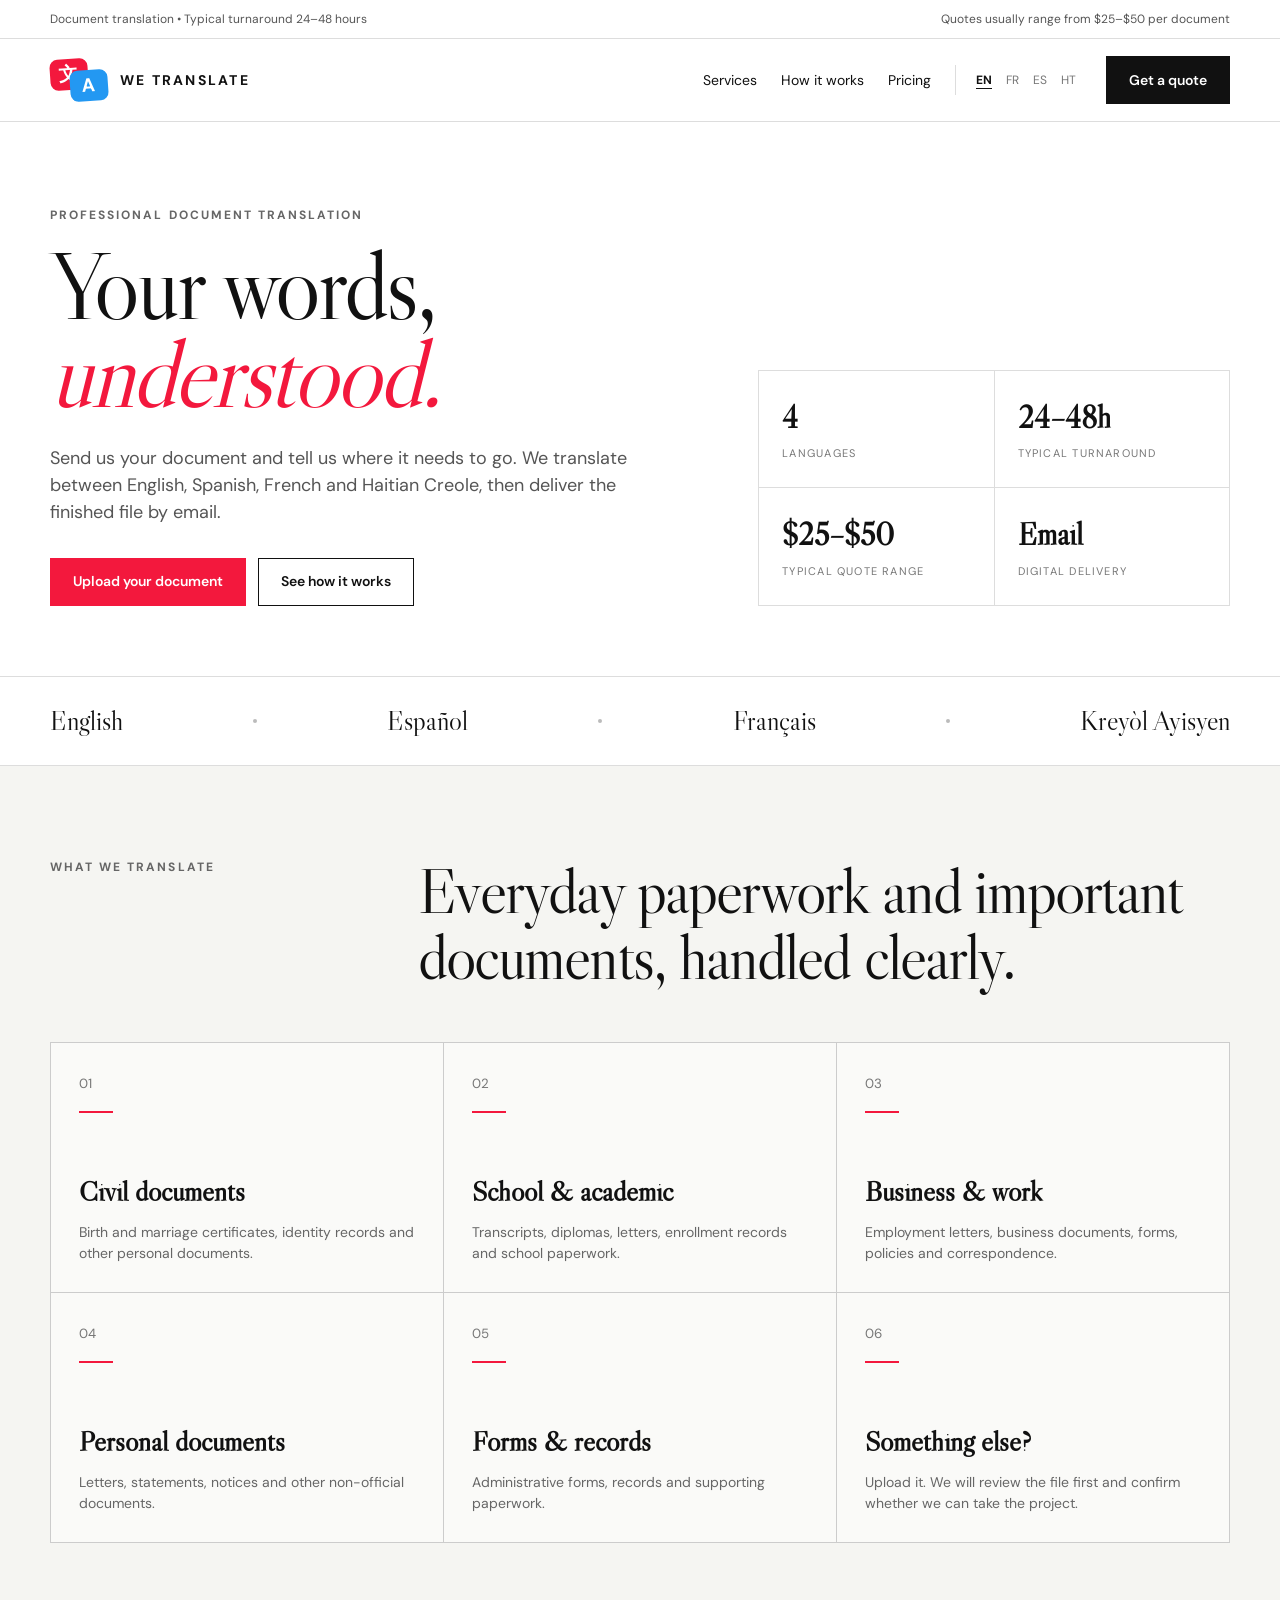
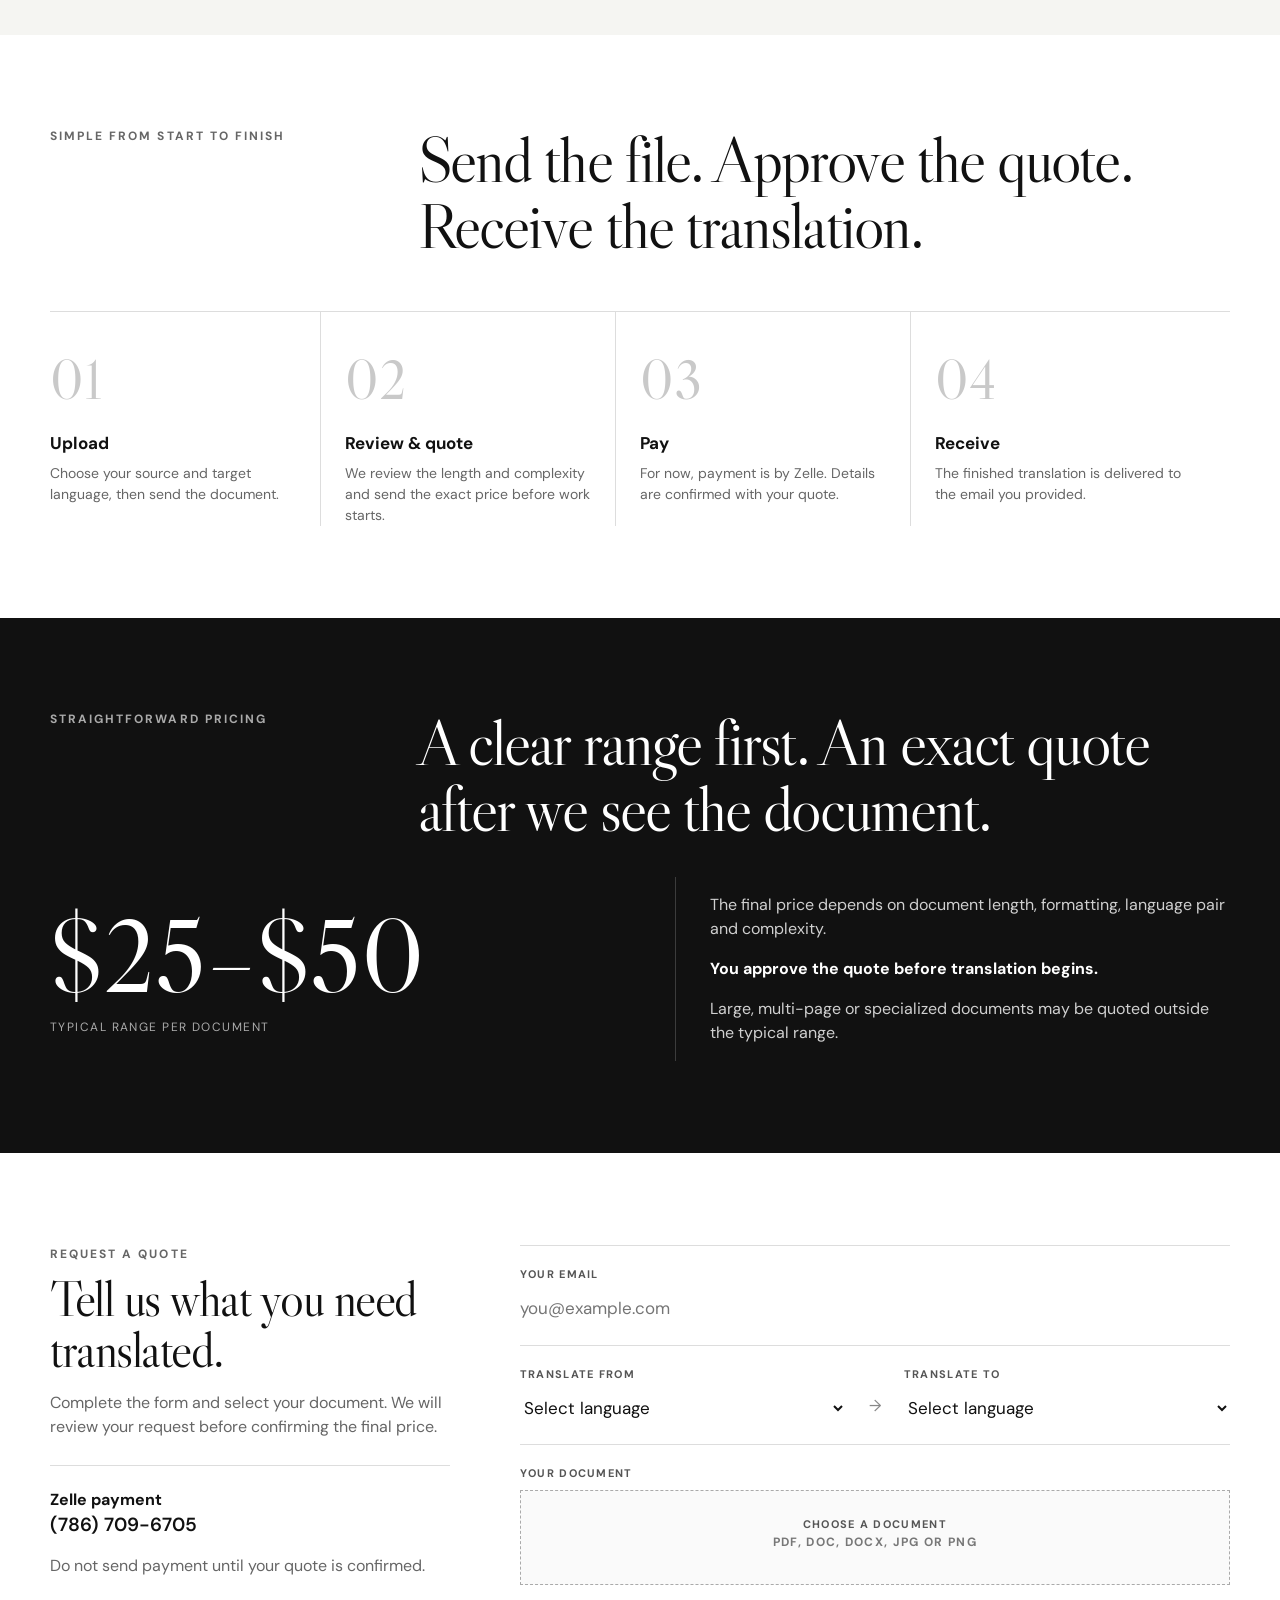
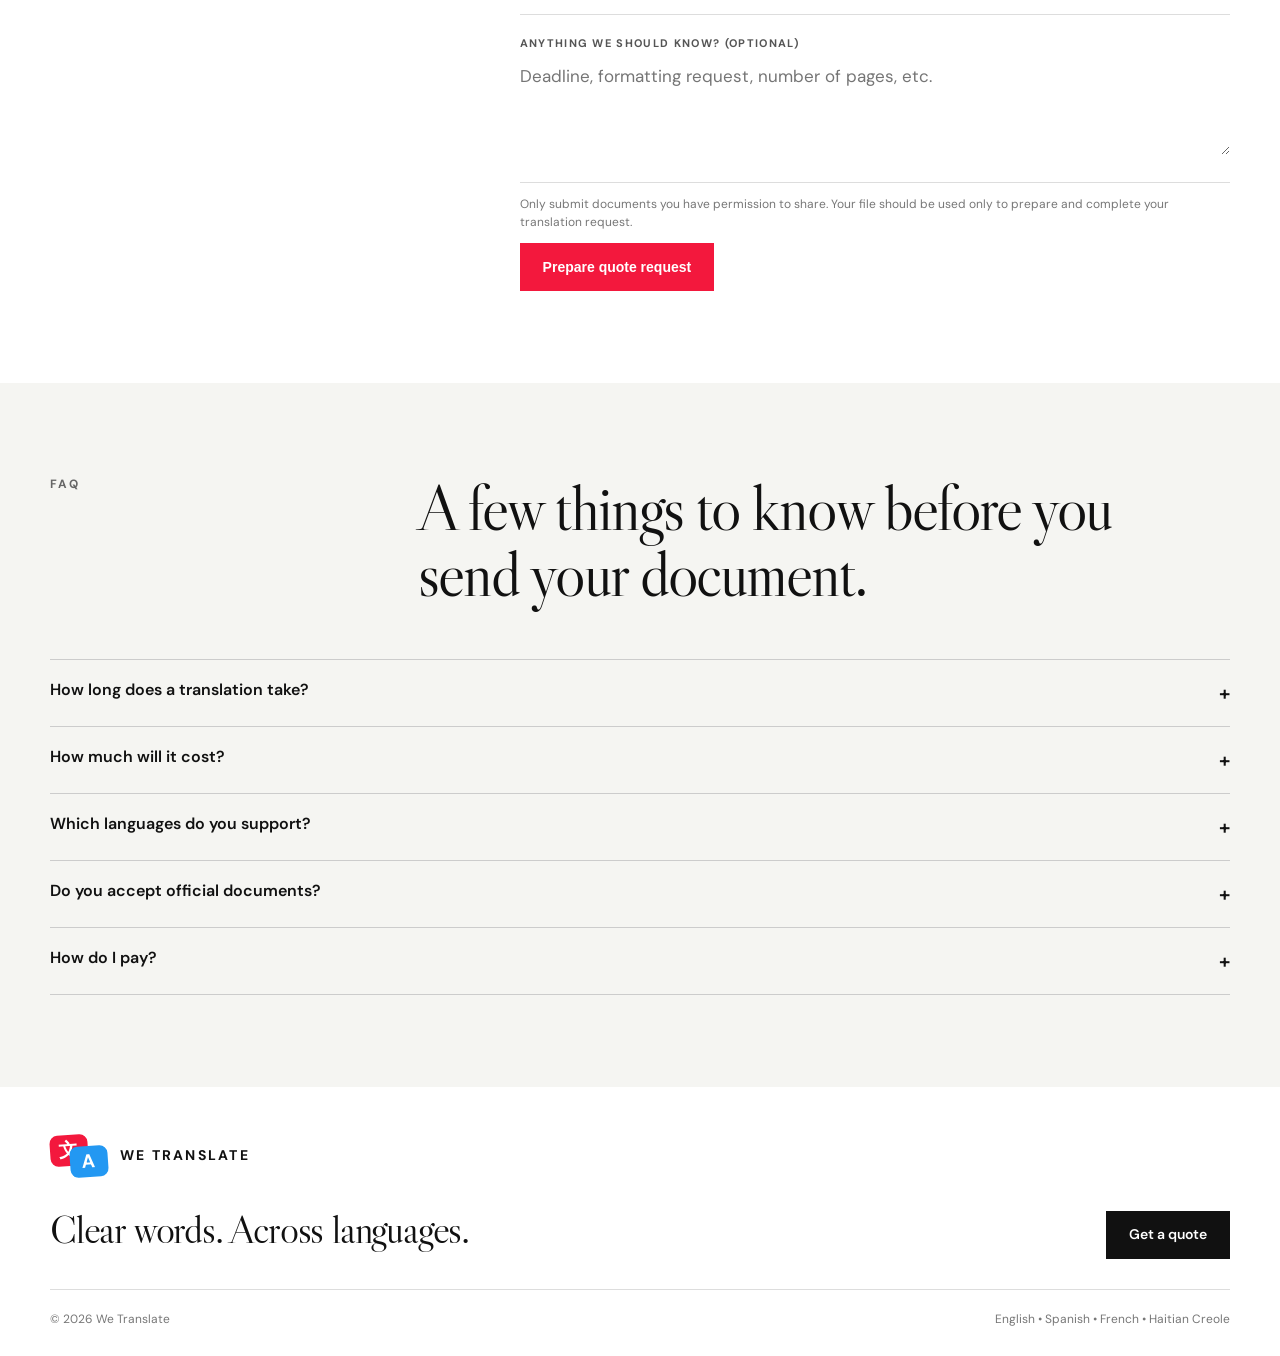
==== index.html @ effb64a1 "Build multilingual We Translate website" ====
<!doctype html>
<html lang="en">
<head>
<meta charset="utf-8"><meta name="viewport" content="width=device-width,initial-scale=1">
<meta name="description" content="We Translate — document translation in English, Spanish, French and Haitian Creole.">
<title>We Translate — Document Translation</title>
<link rel="preconnect" href="https://fonts.googleapis.com"><link rel="preconnect" href="https://fonts.gstatic.com" crossorigin>
<link href="https://fonts.googleapis.com/css2?family=DM+Sans:wght@400;500;600;700&family=Libre+Caslon+Display&display=swap" rel="stylesheet">
<style>
:root{--r:#f3183d;--b:#2398f2;--i:#111;--m:#6a6a6a;--l:#ddd;--s:#f5f5f2}
*{box-sizing:border-box}html{scroll-behavior:smooth}body{margin:0;color:var(--i);font-family:"DM Sans",Arial,sans-serif;background:#fff;line-height:1.5}a{text-decoration:none;color:inherit}.w{width:min(1180px,calc(100% - 40px));margin:auto}
.top{border-bottom:1px solid var(--l);font-size:12px;color:#555}.top .w{height:38px;display:flex;align-items:center;justify-content:space-between;gap:20px}
header{position:sticky;top:0;z-index:20;background:rgba(255,255,255,.96);backdrop-filter:blur(12px);border-bottom:1px solid var(--l)}nav{height:82px;display:flex;align-items:center;justify-content:space-between;gap:22px}
.brand{display:flex;align-items:center;gap:12px;font-weight:700;letter-spacing:.16em;font-size:14px}.mark{width:58px;height:42px;position:relative}.bb{position:absolute;width:38px;height:31px;border-radius:8px;color:#fff;display:grid;place-items:center;font-weight:700;font-size:19px}.bb:after{content:"";position:absolute;bottom:-7px;border:8px solid transparent}.red{left:0;top:0;background:var(--r);transform:rotate(-4deg)}.red:after{right:2px;border-top-color:var(--r);border-right-width:0}.blue{right:0;bottom:0;background:var(--b);transform:rotate(-4deg)}.blue:after{left:3px;border-top-color:var(--b);border-left-width:0}
.links{display:flex;align-items:center;gap:24px;font-size:14px}.langs{display:flex;gap:2px;border-left:1px solid var(--l);padding-left:14px}.langs button{border:0;background:transparent;font:inherit;font-size:12px;color:#777;padding:6px;cursor:pointer}.langs button.on{color:#111;font-weight:700;text-decoration:underline;text-underline-offset:4px}
.btn{display:inline-flex;align-items:center;justify-content:center;min-height:48px;padding:0 22px;border:1px solid #111;background:#111;color:#fff;font-size:14px;font-weight:600;cursor:pointer}.btn.redbtn{background:var(--r);border-color:var(--r)}.btn.out{background:#fff;color:#111}
.hero{padding:84px 0 70px;border-bottom:1px solid var(--l)}.heroGrid{display:grid;grid-template-columns:1.15fr .85fr;gap:70px;align-items:end}.ey{font-size:12px;font-weight:700;text-transform:uppercase;letter-spacing:.17em;color:#666}.hero h1,.head h2,.quote h2,.footBig{font-family:"Libre Caslon Display",Georgia,serif;font-weight:400;letter-spacing:-.03em}.hero h1{font-size:clamp(56px,7.5vw,102px);line-height:.92;margin:18px 0 26px}.hero h1 em{font-style:italic;color:var(--r)}.hero p{max-width:600px;color:#555;font-size:18px;margin:0 0 32px}.acts{display:flex;gap:12px;flex-wrap:wrap}
.stats{display:grid;grid-template-columns:1fr 1fr;border-top:1px solid var(--l);border-left:1px solid var(--l)}.stats div{padding:23px;border-right:1px solid var(--l);border-bottom:1px solid var(--l)}.stats b{display:block;font-family:"Libre Caslon Display",serif;font-size:31px}.stats span{font-size:11px;text-transform:uppercase;letter-spacing:.11em;color:#777}
.langrow{padding:24px 0;border-bottom:1px solid var(--l)}.langrow .w{display:flex;justify-content:space-between;align-items:center;gap:18px;flex-wrap:wrap}.langrow span{font-family:"Libre Caslon Display",serif;font-size:27px}.dot{width:4px;height:4px;background:#bbb;border-radius:50%}
section{padding:92px 0}.soft{background:var(--s)}.head{display:grid;grid-template-columns:.55fr 1.45fr;gap:60px;margin-bottom:52px}.head h2{font-size:clamp(40px,5vw,64px);line-height:1.03;margin:0;max-width:790px}.cards{display:grid;grid-template-columns:repeat(3,1fr);border-top:1px solid #ccc;border-left:1px solid #ccc}.card{min-height:250px;padding:28px;border-right:1px solid #ccc;border-bottom:1px solid #ccc;display:flex;flex-direction:column;justify-content:space-between;background:rgba(255,255,255,.42)}.card small{color:#777}.card i{display:block;width:34px;height:2px;background:var(--r);margin:16px 0}.card h3{font-family:"Libre Caslon Display",serif;font-size:28px;margin:0 0 10px}.card p{margin:0;color:#666;font-size:14px}
.steps{display:grid;grid-template-columns:repeat(4,1fr);border-top:1px solid var(--l)}.step{padding:28px 24px 0 0;border-right:1px solid var(--l);margin-right:24px;min-height:210px}.step:last-child{border-right:0}.step b{font-family:"Libre Caslon Display",serif;font-size:54px;color:#c9c9c9;font-weight:400}.step h3{font-size:17px;margin:10px 0 7px}.step p{font-size:14px;color:#666;margin:0}
.dark{background:#111;color:#fff}.dark .ey{color:#aaa}.dark .head{margin-bottom:35px}.price{display:grid;grid-template-columns:1fr 1fr;gap:70px;align-items:center}.priceBig{font-family:"Libre Caslon Display",serif;font-size:clamp(60px,8vw,106px);line-height:1}.priceBig small{display:block;font-family:"DM Sans",sans-serif;text-transform:uppercase;letter-spacing:.12em;font-size:12px;color:#aaa;margin-top:14px}.priceCopy{border-left:1px solid #3c3c3c;padding-left:34px;color:#d0d0d0}.priceCopy strong{color:#fff}
.quoteGrid{display:grid;grid-template-columns:.72fr 1.28fr;gap:70px}.quoteSide{position:sticky;top:125px;align-self:start}.quote h2{font-size:50px;line-height:1.02;margin:10px 0 16px}.quoteSide p{color:#666}.pay{border-top:1px solid var(--l);padding-top:22px;margin-top:26px}.pay strong{display:block}.pay code{font:600 19px "DM Sans"}form{border-top:1px solid var(--l)}.field{padding:20px 0;border-bottom:1px solid var(--l)}label{display:block;font-size:11px;text-transform:uppercase;letter-spacing:.12em;font-weight:700;color:#555;margin-bottom:9px}input,select,textarea{border:0;background:transparent;width:100%;outline:0;font:inherit;font-size:17px;color:#111;padding:4px 0}textarea{min-height:95px;resize:vertical}.pair{display:grid;grid-template-columns:1fr 38px 1fr;gap:10px;align-items:end}.arr{text-align:center;padding-bottom:6px;color:#888}.file{border:1px dashed #aaa;padding:25px;text-align:center;background:#fafafa;cursor:pointer}.file input{display:none}.file b{display:block}.file span{font-size:12px;color:#777}.fn{margin-top:8px;font-size:13px;color:#222;text-transform:none;letter-spacing:0}.note{font-size:12px;color:#777}.notice{display:none;margin-top:16px;padding:13px 15px;background:#f4f4f1;border-left:3px solid var(--b);font-size:13px}
details{border-top:1px solid #ccc;padding:18px 0}details:last-child{border-bottom:1px solid #ccc}summary{font-weight:600;cursor:pointer;list-style:none;display:flex;justify-content:space-between}summary:after{content:"+";font-size:20px}details[open] summary:after{content:"–"}details p{max-width:760px;color:#666;font-size:14px}
footer{padding:48px 0 28px}.footTop{display:flex;justify-content:space-between;align-items:end;gap:28px;padding-bottom:30px;border-bottom:1px solid var(--l)}.footBig{font-size:40px;margin:22px 0 0}.footBot{display:flex;justify-content:space-between;gap:20px;padding-top:20px;color:#777;font-size:12px}
@media(max-width:900px){.links>a:not(.btn){display:none}.heroGrid,.head,.price,.quoteGrid{grid-template-columns:1fr}.heroGrid{gap:42px}.cards{grid-template-columns:1fr 1fr}.steps{grid-template-columns:1fr 1fr;row-gap:34px}.quoteSide{position:static}.head{gap:16px}}
@media(max-width:620px){.w{width:min(100% - 26px,1180px)}.top .w{justify-content:flex-end}.top span:first-child{display:none}.brand{font-size:12px;letter-spacing:.1em}.links{gap:10px}.links .btn{min-height:40px;padding:0 12px;font-size:12px}.langs{border:0;padding:0}.hero{padding:58px 0 50px}.hero h1{font-size:53px}.cards{grid-template-columns:1fr}.steps{grid-template-columns:1fr}.step{border-right:0;border-bottom:1px solid var(--l);margin:0;padding-bottom:24px}.pair{grid-template-columns:1fr}.arr{text-align:left;transform:rotate(90deg);width:20px}.dot{display:none}.langrow span{font-size:21px}.footTop,.footBot{flex-direction:column;align-items:flex-start}}
</style>
</head>
<body>
<div class="top"><div class="w"><span data-t="top">Document translation • Typical turnaround 24–48 hours</span><span data-t="range">Quotes usually range from $25–$50 per document</span></div></div>
<header><nav class="w"><a class="brand" href="#home"><span class="mark"><span class="bb red">文</span><span class="bb blue">A</span></span><span>WE TRANSLATE</span></a><div class="links"><a href="#services" data-t="serv">Services</a><a href="#process" data-t="how">How it works</a><a href="#pricing" data-t="pricing">Pricing</a><div class="langs"><button class="on" data-lang="en">EN</button><button data-lang="fr">FR</button><button data-lang="es">ES</button><button data-lang="ht">HT</button></div><a class="btn" href="#quote" data-t="quote">Get a quote</a></div></nav></header>
<main id="home">
<section class="hero"><div class="w heroGrid"><div><div class="ey" data-t="ey">Professional document translation</div><h1 data-h="title">Your words,<br><em>understood.</em></h1><p data-t="hero">Send us your document and tell us where it needs to go. We translate between English, Spanish, French and Haitian Creole, then deliver the finished file by email.</p><div class="acts"><a href="#quote" class="btn redbtn" data-t="upload">Upload your document</a><a href="#process" class="btn out" data-t="see">See how it works</a></div></div><div class="stats"><div><b>4</b><span data-t="langs">Languages</span></div><div><b>24–48h</b><span data-t="turn">Typical turnaround</span></div><div><b>$25–$50</b><span data-t="range2">Typical quote range</span></div><div><b>Email</b><span data-t="delivery">Digital delivery</span></div></div></div></section>
<div class="langrow"><div class="w"><span>English</span><i class="dot"></i><span>Español</span><i class="dot"></i><span>Français</span><i class="dot"></i><span>Kreyòl Ayisyen</span></div></div>
<section class="soft" id="services"><div class="w"><div class="head"><div class="ey" data-t="what">What we translate</div><h2 data-t="what2">Everyday paperwork and important documents, handled clearly.</h2></div><div class="cards">
<article class="card"><div><small>01</small><i></i></div><div><h3 data-t="c1">Civil documents</h3><p data-t="c1p">Birth and marriage certificates, identity records and other personal documents.</p></div></article>
<article class="card"><div><small>02</small><i></i></div><div><h3 data-t="c2">School & academic</h3><p data-t="c2p">Transcripts, diplomas, letters, enrollment records and school paperwork.</p></div></article>
<article class="card"><div><small>03</small><i></i></div><div><h3 data-t="c3">Business & work</h3><p data-t="c3p">Employment letters, business documents, forms, policies and correspondence.</p></div></article>
<article class="card"><div><small>04</small><i></i></div><div><h3 data-t="c4">Personal documents</h3><p data-t="c4p">Letters, statements, notices and other non-official documents.</p></div></article>
<article class="card"><div><small>05</small><i></i></div><div><h3 data-t="c5">Forms & records</h3><p data-t="c5p">Administrative forms, records and supporting paperwork.</p></div></article>
<article class="card"><div><small>06</small><i></i></div><div><h3 data-t="c6">Something else?</h3><p data-t="c6p">Upload it. We will review the file first and confirm whether we can take the project.</p></div></article>
</div></div></section>
<section id="process"><div class="w"><div class="head"><div class="ey" data-t="simple">Simple from start to finish</div><h2 data-t="simple2">Send the file. Approve the quote. Receive the translation.</h2></div><div class="steps"><div class="step"><b>01</b><h3 data-t="p1">Upload</h3><p data-t="p1p">Choose your source and target language, then send the document.</p></div><div class="step"><b>02</b><h3 data-t="p2">Review & quote</h3><p data-t="p2p">We review the length and complexity and send the exact price before work starts.</p></div><div class="step"><b>03</b><h3 data-t="p3">Pay</h3><p data-t="p3p">For now, payment is by Zelle. Details are confirmed with your quote.</p></div><div class="step"><b>04</b><h3 data-t="p4">Receive</h3><p data-t="p4p">The finished translation is delivered to the email you provided.</p></div></div></div></section>
<section class="dark" id="pricing"><div class="w"><div class="head"><div class="ey" data-t="clear">Straightforward pricing</div><h2 data-t="clear2">A clear range first. An exact quote after we see the document.</h2></div><div class="price"><div class="priceBig">$25–$50<small data-t="per">typical range per document</small></div><div class="priceCopy"><p data-t="pc1">The final price depends on document length, formatting, language pair and complexity.</p><p><strong data-t="pc2">You approve the quote before translation begins.</strong></p><p data-t="pc3">Large, multi-page or specialized documents may be quoted outside the typical range.</p></div></div></div></section>
<section class="quote" id="quote"><div class="w quoteGrid"><aside class="quoteSide"><div class="ey" data-t="rq">Request a quote</div><h2 data-t="rq2">Tell us what you need translated.</h2><p data-t="rqp">Complete the form and select your document. We will review your request before confirming the final price.</p><div class="pay"><strong data-t="z">Zelle payment</strong><code>(786) 709-6705</code><p data-t="zn">Do not send payment until your quote is confirmed.</p></div></aside><form id="f">
<div class="field"><label for="email" data-t="email">Your email</label><input id="email" type="email" required placeholder="you@example.com"></div>
<div class="field pair"><div><label data-t="from">Translate from</label><select id="from" required><option value="">Select language</option><option>English</option><option>Spanish</option><option>French</option><option>Haitian Creole</option></select></div><div class="arr">→</div><div><label data-t="to">Translate to</label><select id="to" required><option value="">Select language</option><option>English</option><option>Spanish</option><option>French</option><option>Haitian Creole</option></select></div></div>
<div class="field"><label data-t="doc">Your document</label><label class="file" for="file"><b data-t="choose">Choose a document</b><span>PDF, DOC, DOCX, JPG or PNG</span><input id="file" type="file" accept=".pdf,.doc,.docx,.jpg,.jpeg,.png" required><div class="fn" id="fn"></div></label></div>
<div class="field"><label for="notes" data-t="notes">Anything we should know? (optional)</label><textarea id="notes" placeholder="Deadline, formatting request, number of pages, etc."></textarea></div>
<p class="note" data-t="privacy">Only submit documents you have permission to share. Your file should be used only to prepare and complete your translation request.</p><button class="btn redbtn" data-t="prepare">Prepare quote request</button><div class="notice" id="notice"></div>
</form></div></section>
<section class="soft"><div class="w"><div class="head"><div class="ey">FAQ</div><h2 data-t="faq">A few things to know before you send your document.</h2></div>
<details><summary data-t="q1">How long does a translation take?</summary><p data-t="a1">Most standard requests are targeted for 24–48 hours after the quote and payment are confirmed. Larger or more complex files may take longer.</p></details>
<details><summary data-t="q2">How much will it cost?</summary><p data-t="a2">Most standard documents fall in the $25–$50 range. We confirm the exact quote after reviewing the file.</p></details>
<details><summary data-t="q3">Which languages do you support?</summary><p data-t="a3">English, Spanish, French and Haitian Creole.</p></details>
<details><summary data-t="q4">Do you accept official documents?</summary><p data-t="a4">Yes, you can submit official or unofficial documents for review. If a receiving institution requires a specific certification, notarization, translator credential or format, tell us before work begins so the requirement can be confirmed.</p></details>
<details><summary data-t="q5">How do I pay?</summary><p data-t="a5">Zelle is currently accepted. Wait until your final quote is confirmed before sending payment.</p></details>
</div></section>
</main>
<footer><div class="w"><div class="footTop"><div><a class="brand" href="#home"><span class="mark"><span class="bb red">文</span><span class="bb blue">A</span></span><span>WE TRANSLATE</span></a><p class="footBig" data-t="foot">Clear words. Across languages.</p></div><a class="btn" href="#quote" data-t="quote">Get a quote</a></div><div class="footBot"><span>© <span id="yr"></span> We Translate</span><span data-t="fl">English • Spanish • French • Haitian Creole</span></div></div></footer>
<script>
var dict={
fr:{top:"Traduction de documents • Délai habituel : 24 à 48 h",range:"Les devis se situent généralement entre 25 $ et 50 $ par document",serv:"Services",how:"Fonctionnement",pricing:"Tarifs",quote:"Obtenir un devis",ey:"Traduction professionnelle de documents",title:"Vos mots,<br><em>bien compris.</em>",hero:"Envoyez-nous votre document et indiquez la langue souhaitée. Nous traduisons entre l’anglais, l’espagnol, le français et le créole haïtien, puis nous livrons le fichier final par e-mail.",upload:"Envoyer votre document",see:"Voir le fonctionnement",langs:"Langues",turn:"Délai habituel",range2:"Fourchette habituelle",delivery:"Livraison numérique",what:"Ce que nous traduisons",what2:"Documents du quotidien et dossiers importants, traités clairement.",c1:"Documents d’état civil",c1p:"Actes de naissance et de mariage, pièces d’identité et autres documents personnels.",c2:"Scolaire & académique",c2p:"Relevés de notes, diplômes, lettres et documents scolaires.",c3:"Entreprise & travail",c3p:"Lettres d’emploi, documents professionnels, formulaires et correspondance.",c4:"Documents personnels",c4p:"Lettres, déclarations, avis et autres documents non officiels.",c5:"Formulaires & dossiers",c5p:"Formulaires administratifs, dossiers et pièces justificatives.",c6:"Autre chose ?",c6p:"Envoyez-le. Nous examinerons d’abord le fichier pour confirmer que nous pouvons prendre le projet.",simple:"Simple du début à la fin",simple2:"Envoyez le fichier. Validez le devis. Recevez la traduction.",p1:"Envoyer",p1p:"Choisissez la langue source et la langue cible, puis envoyez votre document.",p2:"Examen & devis",p2p:"Nous examinons la longueur et la complexité puis envoyons le prix exact avant de commencer.",p3:"Payer",p3p:"Pour le moment, le paiement se fait par Zelle. Les détails sont confirmés avec votre devis.",p4:"Recevoir",p4p:"La traduction terminée est envoyée à l’adresse e-mail fournie.",clear:"Tarification simple",clear2:"Une fourchette claire d’abord. Un devis exact après examen du document.",per:"fourchette habituelle par document",pc1:"Le prix final dépend de la longueur, de la mise en page, de la combinaison linguistique et de la complexité.",pc2:"Vous approuvez le devis avant le début de la traduction.",pc3:"Les documents volumineux, multipages ou spécialisés peuvent dépasser la fourchette habituelle.",rq:"Demander un devis",rq2:"Dites-nous ce que vous souhaitez traduire.",rqp:"Remplissez le formulaire et sélectionnez votre document. Nous examinerons votre demande avant de confirmer le prix final.",z:"Paiement Zelle",zn:"N’envoyez aucun paiement avant confirmation du devis.",email:"Votre e-mail",from:"Traduire de",to:"Traduire vers",doc:"Votre document",choose:"Choisir un document",notes:"Quelque chose à préciser ? (facultatif)",privacy:"N’envoyez que des documents que vous êtes autorisé à partager.",prepare:"Préparer la demande",faq:"Quelques informations à connaître avant d’envoyer votre document.",q1:"Combien de temps prend une traduction ?",a1:"La plupart des demandes standards visent un délai de 24 à 48 heures après confirmation du devis et du paiement.",q2:"Combien cela coûte-t-il ?",a2:"La plupart des documents standards se situent entre 25 $ et 50 $. Le prix exact est confirmé après examen.",q3:"Quelles langues proposez-vous ?",a3:"Anglais, espagnol, français et créole haïtien.",q4:"Acceptez-vous les documents officiels ?",a4:"Oui. Si l’organisme destinataire exige une certification, une notarisation, un titre professionnel précis ou un format particulier, dites-le-nous avant le début du travail.",q5:"Comment payer ?",a5:"Zelle est actuellement accepté. Attendez la confirmation du devis final avant d’envoyer le paiement.",foot:"Des mots clairs. Dans plusieurs langues.",fl:"Anglais • Espagnol • Français • Créole haïtien"},
es:{top:"Traducción de documentos • Entrega habitual en 24–48 horas",range:"Los presupuestos suelen estar entre $25 y $50 por documento",serv:"Servicios",how:"Cómo funciona",pricing:"Precios",quote:"Pedir presupuesto",ey:"Traducción profesional de documentos",title:"Tus palabras,<br><em>bien entendidas.</em>",hero:"Envíanos tu documento y dinos a qué idioma debe ir. Traducimos entre inglés, español, francés y criollo haitiano y entregamos el archivo terminado por correo electrónico.",upload:"Subir documento",see:"Ver cómo funciona",langs:"Idiomas",turn:"Tiempo habitual",range2:"Rango habitual",delivery:"Entrega digital",what:"Qué traducimos",what2:"Documentos cotidianos e importantes, tratados con claridad.",c1:"Documentos civiles",c1p:"Actas de nacimiento y matrimonio, registros de identidad y otros documentos personales.",c2:"Escuela y estudios",c2p:"Expedientes, diplomas, cartas y documentos académicos.",c3:"Trabajo y negocios",c3p:"Cartas laborales, documentos comerciales, formularios y correspondencia.",c4:"Documentos personales",c4p:"Cartas, declaraciones, avisos y otros documentos no oficiales.",c5:"Formularios y registros",c5p:"Formularios administrativos, registros y documentos de apoyo.",c6:"¿Algo más?",c6p:"Súbelo. Revisaremos primero el archivo para confirmar si podemos aceptar el proyecto.",simple:"Simple de principio a fin",simple2:"Envía el archivo. Aprueba el presupuesto. Recibe la traducción.",p1:"Subir",p1p:"Elige el idioma de origen y destino y envía el documento.",p2:"Revisión y presupuesto",p2p:"Revisamos la extensión y complejidad y enviamos el precio exacto antes de empezar.",p3:"Pagar",p3p:"Por ahora, el pago aceptado es Zelle. Los detalles se confirman con tu presupuesto.",p4:"Recibir",p4p:"La traducción terminada se envía al correo proporcionado.",clear:"Precios claros",clear2:"Primero un rango claro. Luego un presupuesto exacto al revisar el documento.",per:"rango habitual por documento",pc1:"El precio final depende de la extensión, formato, combinación de idiomas y complejidad.",pc2:"Apruebas el presupuesto antes de que comience la traducción.",pc3:"Documentos largos, de varias páginas o especializados pueden quedar fuera del rango habitual.",rq:"Solicitar presupuesto",rq2:"Cuéntanos qué necesitas traducir.",rqp:"Completa el formulario y selecciona tu documento. Revisaremos la solicitud antes de confirmar el precio final.",z:"Pago por Zelle",zn:"No envíes el pago hasta que confirmemos tu presupuesto.",email:"Tu correo",from:"Traducir de",to:"Traducir a",doc:"Tu documento",choose:"Elegir documento",notes:"¿Algo que debamos saber? (opcional)",privacy:"Envía solo documentos que tengas permiso para compartir.",prepare:"Preparar solicitud",faq:"Algunas cosas que debes saber antes de enviar tu documento.",q1:"¿Cuánto tarda una traducción?",a1:"La mayoría de solicitudes estándar tienen como objetivo 24–48 horas después de confirmar el presupuesto y el pago.",q2:"¿Cuánto costará?",a2:"La mayoría de documentos estándar están entre $25 y $50. Confirmamos el precio exacto después de revisar el archivo.",q3:"¿Qué idiomas ofrecen?",a3:"Inglés, español, francés y criollo haitiano.",q4:"¿Aceptan documentos oficiales?",a4:"Sí. Si la institución receptora exige certificación, notarización, una credencial específica del traductor o un formato determinado, indícanoslo antes de empezar.",q5:"¿Cómo pago?",a5:"Actualmente aceptamos Zelle. Espera a que se confirme el presupuesto final antes de enviar el pago.",foot:"Palabras claras. Entre idiomas.",fl:"Inglés • Español • Francés • Criollo haitiano"},
ht:{top:"Tradiksyon dokiman • Delè nòmal 24–48 èdtan",range:"Pri yo konn ant $25 ak $50 pou chak dokiman",serv:"Sèvis",how:"Kijan sa mache",pricing:"Pri",quote:"Mande yon pri",ey:"Tradiksyon pwofesyonèl pou dokiman",title:"Pawòl ou yo,<br><em>byen konprann.</em>",hero:"Voye dokiman ou a epi di nou nan ki lang ou bezwen li. Nou tradui ant Anglè, Panyòl, Fransè ak Kreyòl Ayisyen, epi nou voye fichye final la ba ou pa imèl.",upload:"Voye dokiman an",see:"Gade kijan sa mache",langs:"Lang",turn:"Delè nòmal",range2:"Ranje pri nòmal",delivery:"Livrezon dijital",what:"Sa nou tradui",what2:"Dokiman chak jou ak dokiman enpòtan, trete ak anpil klate.",c1:"Dokiman sivil",c1p:"Ak nesans, ak maryaj, pyès idantite ak lòt dokiman pèsonèl.",c2:"Lekòl ak etid",c2p:"Relve nòt, diplòm, lèt ak lòt dokiman lekòl.",c3:"Travay ak biznis",c3p:"Lèt travay, dokiman biznis, fòm ak korespondans.",c4:"Dokiman pèsonèl",c4p:"Lèt, deklarasyon, avi ak lòt dokiman ki pa ofisyèl.",c5:"Fòm ak dosye",c5p:"Fòm administratif, dosye ak papye sipò.",c6:"Yon lòt bagay?",c6p:"Voye li. N ap gade fichye a anvan pou konfime si nou ka pran pwojè a.",simple:"Senp depi nan kòmansman rive nan fen",simple2:"Voye fichye a. Apwouve pri a. Resevwa tradiksyon an.",p1:"Voye",p1p:"Chwazi lang dokiman an ak lang ou bezwen an, epi voye dokiman an.",p2:"Revizyon ak pri",p2p:"Nou gade longè ak konpleksite dokiman an epi nou voye pri egzak la anvan travay la kòmanse.",p3:"Peye",p3p:"Pou kounye a, nou aksepte Zelle. Nou konfime detay peman an ansanm ak pri a.",p4:"Resevwa",p4p:"Nou voye tradiksyon fini an nan adrès imèl ou te bay la.",clear:"Pri ki senp",clear2:"Yon ranje pri klè anvan. Yon pri egzak apre nou wè dokiman an.",per:"ranje pri nòmal pou chak dokiman",pc1:"Pri final la depann de longè dokiman an, fòma li, lang yo ak nivo konpleksite a.",pc2:"Ou apwouve pri a anvan tradiksyon an kòmanse.",pc3:"Gwo dokiman, dokiman ki gen plizyè paj oswa dokiman espesyalize ka depase ranje pri nòmal la.",rq:"Mande yon pri",rq2:"Di nou sa ou bezwen tradui.",rqp:"Ranpli fòm nan epi chwazi dokiman ou. N ap gade demann lan anvan nou konfime pri final la.",z:"Peman Zelle",zn:"Pa voye peman an anvan nou konfime pri ou.",email:"Imèl ou",from:"Tradui soti nan",to:"Tradui pou ale nan",doc:"Dokiman ou",choose:"Chwazi yon dokiman",notes:"Gen yon bagay nou dwe konnen? (opsyonèl)",privacy:"Voye sèlman dokiman ou gen pèmisyon pou pataje.",prepare:"Prepare demann lan",faq:"Kèk bagay pou konnen anvan ou voye dokiman ou.",q1:"Konbyen tan tradiksyon an pran?",a1:"Pou pifò demann nòmal, objektif la se 24–48 èdtan apre pri ak peman an konfime.",q2:"Konbyen sa ap koute?",a2:"Pifò dokiman nòmal tonbe ant $25 ak $50. Nou konfime pri egzak la apre nou fin gade fichye a.",q3:"Ki lang nou sipòte?",a3:"Anglè, Panyòl, Fransè ak Kreyòl Ayisyen.",q4:"Èske nou aksepte dokiman ofisyèl?",a4:"Wi. Si enstitisyon ki pral resevwa dokiman an mande yon sètifikasyon, notè, yon kalifikasyon espesifik pou tradiktè a oswa yon fòma presi, di nou sa anvan travay la kòmanse.",q5:"Kijan pou peye?",a5:"Kounye a nou aksepte Zelle. Tann nou konfime pri final la anvan ou voye peman an.",foot:"Mo klè. Ant plizyè lang.",fl:"Anglè • Panyòl • Fransè • Kreyòl Ayisyen"}};
var en={};document.querySelectorAll("[data-t]").forEach(function(x){en[x.dataset.t]=x.textContent});document.querySelectorAll("[data-h]").forEach(function(x){en[x.dataset.h]=x.innerHTML});dict.en=en;
function setLang(l){var d=dict[l]||dict.en;document.documentElement.lang=l;document.querySelectorAll("[data-t]").forEach(function(x){if(d[x.dataset.t])x.textContent=d[x.dataset.t]});document.querySelectorAll("[data-h]").forEach(function(x){if(d[x.dataset.h])x.innerHTML=d[x.dataset.h]});document.querySelectorAll(".langs button").forEach(function(b){b.classList.toggle("on",b.dataset.lang===l)});localStorage.setItem("wt_lang",l)}
document.querySelectorAll(".langs button").forEach(function(b){b.onclick=function(){setLang(b.dataset.lang)}});setLang(localStorage.getItem("wt_lang")||"en");document.getElementById("yr").textContent=new Date().getFullYear();
var file=document.getElementById("file");file.onchange=function(){document.getElementById("fn").textContent=file.files[0]?file.files[0].name:""};
document.getElementById("f").onsubmit=function(e){e.preventDefault();var a=document.getElementById("from").value,b=document.getElementById("to").value,n=document.getElementById("notice");if(a===b){n.style.display="block";n.textContent="Please choose two different languages.";return}n.style.display="block";n.innerHTML="<strong>Request prepared.</strong> The design is ready; connect the business email or form backend before launch so the document can be securely delivered."};
</script>
</body></html>
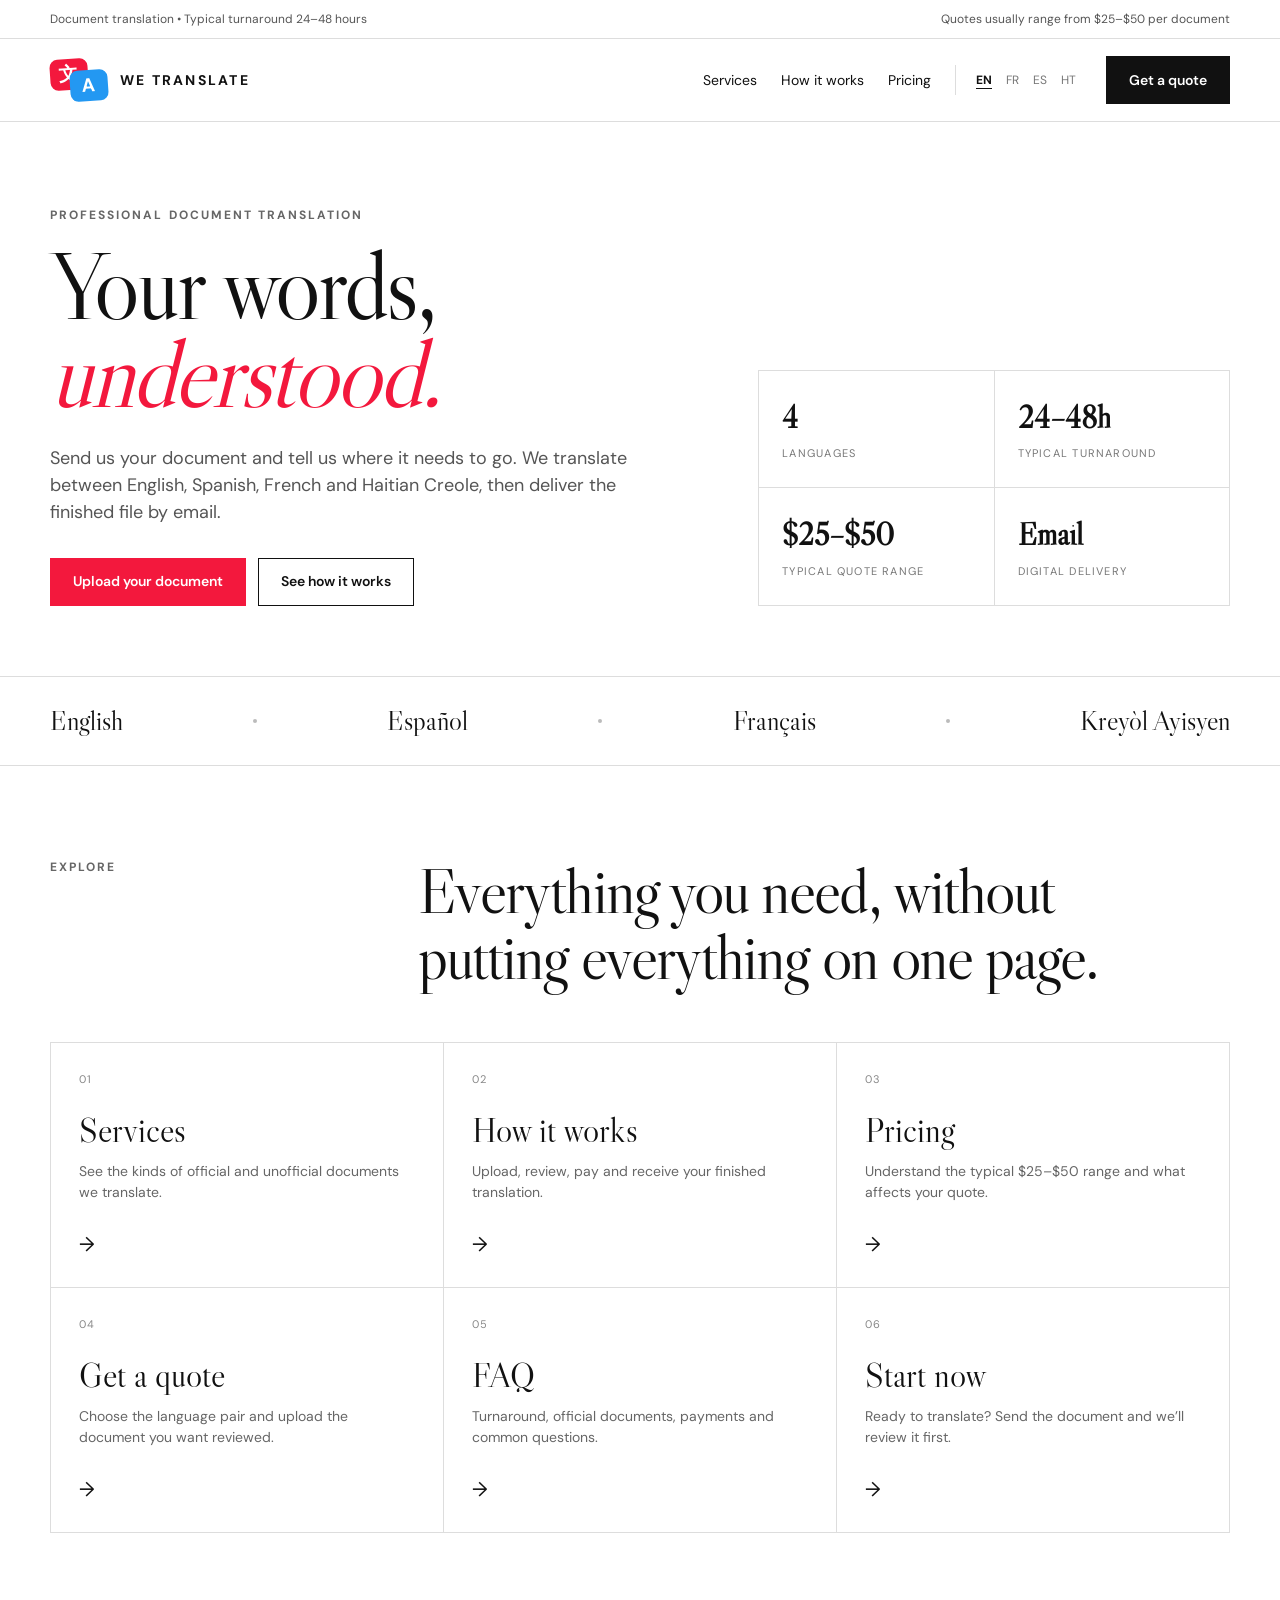
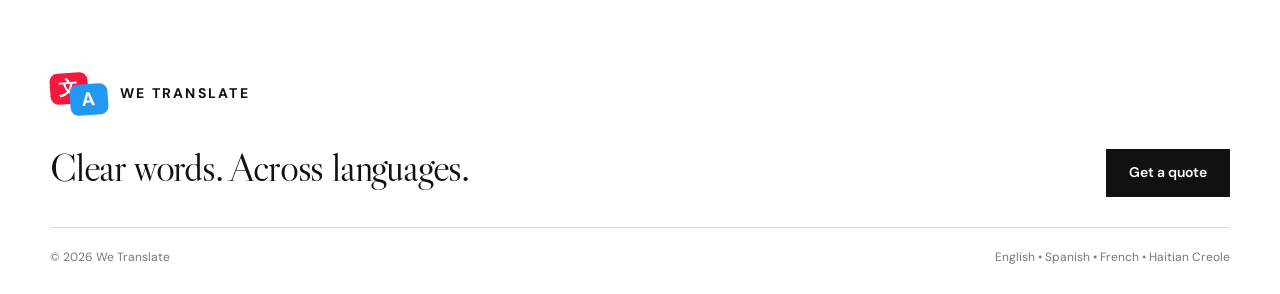
==== commit b90fc2ea: "Convert homepage to multi-page navigation" ====
--- a/index.html
+++ b/index.html
@@ -1,73 +1,13 @@
-<!doctype html>
-<html lang="en">
-<head>
-<meta charset="utf-8"><meta name="viewport" content="width=device-width,initial-scale=1">
-<meta name="description" content="We Translate — document translation in English, Spanish, French and Haitian Creole.">
-<title>We Translate — Document Translation</title>
-<link rel="preconnect" href="https://fonts.googleapis.com"><link rel="preconnect" href="https://fonts.gstatic.com" crossorigin>
-<link href="https://fonts.googleapis.com/css2?family=DM+Sans:wght@400;500;600;700&family=Libre+Caslon+Display&display=swap" rel="stylesheet">
-<style>
-:root{--r:#f3183d;--b:#2398f2;--i:#111;--m:#6a6a6a;--l:#ddd;--s:#f5f5f2}
-*{box-sizing:border-box}html{scroll-behavior:smooth}body{margin:0;color:var(--i);font-family:"DM Sans",Arial,sans-serif;background:#fff;line-height:1.5}a{text-decoration:none;color:inherit}.w{width:min(1180px,calc(100% - 40px));margin:auto}
-.top{border-bottom:1px solid var(--l);font-size:12px;color:#555}.top .w{height:38px;display:flex;align-items:center;justify-content:space-between;gap:20px}
-header{position:sticky;top:0;z-index:20;background:rgba(255,255,255,.96);backdrop-filter:blur(12px);border-bottom:1px solid var(--l)}nav{height:82px;display:flex;align-items:center;justify-content:space-between;gap:22px}
-.brand{display:flex;align-items:center;gap:12px;font-weight:700;letter-spacing:.16em;font-size:14px}.mark{width:58px;height:42px;position:relative}.bb{position:absolute;width:38px;height:31px;border-radius:8px;color:#fff;display:grid;place-items:center;font-weight:700;font-size:19px}.bb:after{content:"";position:absolute;bottom:-7px;border:8px solid transparent}.red{left:0;top:0;background:var(--r);transform:rotate(-4deg)}.red:after{right:2px;border-top-color:var(--r);border-right-width:0}.blue{right:0;bottom:0;background:var(--b);transform:rotate(-4deg)}.blue:after{left:3px;border-top-color:var(--b);border-left-width:0}
-.links{display:flex;align-items:center;gap:24px;font-size:14px}.langs{display:flex;gap:2px;border-left:1px solid var(--l);padding-left:14px}.langs button{border:0;background:transparent;font:inherit;font-size:12px;color:#777;padding:6px;cursor:pointer}.langs button.on{color:#111;font-weight:700;text-decoration:underline;text-underline-offset:4px}
-.btn{display:inline-flex;align-items:center;justify-content:center;min-height:48px;padding:0 22px;border:1px solid #111;background:#111;color:#fff;font-size:14px;font-weight:600;cursor:pointer}.btn.redbtn{background:var(--r);border-color:var(--r)}.btn.out{background:#fff;color:#111}
-.hero{padding:84px 0 70px;border-bottom:1px solid var(--l)}.heroGrid{display:grid;grid-template-columns:1.15fr .85fr;gap:70px;align-items:end}.ey{font-size:12px;font-weight:700;text-transform:uppercase;letter-spacing:.17em;color:#666}.hero h1,.head h2,.quote h2,.footBig{font-family:"Libre Caslon Display",Georgia,serif;font-weight:400;letter-spacing:-.03em}.hero h1{font-size:clamp(56px,7.5vw,102px);line-height:.92;margin:18px 0 26px}.hero h1 em{font-style:italic;color:var(--r)}.hero p{max-width:600px;color:#555;font-size:18px;margin:0 0 32px}.acts{display:flex;gap:12px;flex-wrap:wrap}
-.stats{display:grid;grid-template-columns:1fr 1fr;border-top:1px solid var(--l);border-left:1px solid var(--l)}.stats div{padding:23px;border-right:1px solid var(--l);border-bottom:1px solid var(--l)}.stats b{display:block;font-family:"Libre Caslon Display",serif;font-size:31px}.stats span{font-size:11px;text-transform:uppercase;letter-spacing:.11em;color:#777}
-.langrow{padding:24px 0;border-bottom:1px solid var(--l)}.langrow .w{display:flex;justify-content:space-between;align-items:center;gap:18px;flex-wrap:wrap}.langrow span{font-family:"Libre Caslon Display",serif;font-size:27px}.dot{width:4px;height:4px;background:#bbb;border-radius:50%}
-section{padding:92px 0}.soft{background:var(--s)}.head{display:grid;grid-template-columns:.55fr 1.45fr;gap:60px;margin-bottom:52px}.head h2{font-size:clamp(40px,5vw,64px);line-height:1.03;margin:0;max-width:790px}.cards{display:grid;grid-template-columns:repeat(3,1fr);border-top:1px solid #ccc;border-left:1px solid #ccc}.card{min-height:250px;padding:28px;border-right:1px solid #ccc;border-bottom:1px solid #ccc;display:flex;flex-direction:column;justify-content:space-between;background:rgba(255,255,255,.42)}.card small{color:#777}.card i{display:block;width:34px;height:2px;background:var(--r);margin:16px 0}.card h3{font-family:"Libre Caslon Display",serif;font-size:28px;margin:0 0 10px}.card p{margin:0;color:#666;font-size:14px}
-.steps{display:grid;grid-template-columns:repeat(4,1fr);border-top:1px solid var(--l)}.step{padding:28px 24px 0 0;border-right:1px solid var(--l);margin-right:24px;min-height:210px}.step:last-child{border-right:0}.step b{font-family:"Libre Caslon Display",serif;font-size:54px;color:#c9c9c9;font-weight:400}.step h3{font-size:17px;margin:10px 0 7px}.step p{font-size:14px;color:#666;margin:0}
-.dark{background:#111;color:#fff}.dark .ey{color:#aaa}.dark .head{margin-bottom:35px}.price{display:grid;grid-template-columns:1fr 1fr;gap:70px;align-items:center}.priceBig{font-family:"Libre Caslon Display",serif;font-size:clamp(60px,8vw,106px);line-height:1}.priceBig small{display:block;font-family:"DM Sans",sans-serif;text-transform:uppercase;letter-spacing:.12em;font-size:12px;color:#aaa;margin-top:14px}.priceCopy{border-left:1px solid #3c3c3c;padding-left:34px;color:#d0d0d0}.priceCopy strong{color:#fff}
-.quoteGrid{display:grid;grid-template-columns:.72fr 1.28fr;gap:70px}.quoteSide{position:sticky;top:125px;align-self:start}.quote h2{font-size:50px;line-height:1.02;margin:10px 0 16px}.quoteSide p{color:#666}.pay{border-top:1px solid var(--l);padding-top:22px;margin-top:26px}.pay strong{display:block}.pay code{font:600 19px "DM Sans"}form{border-top:1px solid var(--l)}.field{padding:20px 0;border-bottom:1px solid var(--l)}label{display:block;font-size:11px;text-transform:uppercase;letter-spacing:.12em;font-weight:700;color:#555;margin-bottom:9px}input,select,textarea{border:0;background:transparent;width:100%;outline:0;font:inherit;font-size:17px;color:#111;padding:4px 0}textarea{min-height:95px;resize:vertical}.pair{display:grid;grid-template-columns:1fr 38px 1fr;gap:10px;align-items:end}.arr{text-align:center;padding-bottom:6px;color:#888}.file{border:1px dashed #aaa;padding:25px;text-align:center;background:#fafafa;cursor:pointer}.file input{display:none}.file b{display:block}.file span{font-size:12px;color:#777}.fn{margin-top:8px;font-size:13px;color:#222;text-transform:none;letter-spacing:0}.note{font-size:12px;color:#777}.notice{display:none;margin-top:16px;padding:13px 15px;background:#f4f4f1;border-left:3px solid var(--b);font-size:13px}
-details{border-top:1px solid #ccc;padding:18px 0}details:last-child{border-bottom:1px solid #ccc}summary{font-weight:600;cursor:pointer;list-style:none;display:flex;justify-content:space-between}summary:after{content:"+";font-size:20px}details[open] summary:after{content:"–"}details p{max-width:760px;color:#666;font-size:14px}
-footer{padding:48px 0 28px}.footTop{display:flex;justify-content:space-between;align-items:end;gap:28px;padding-bottom:30px;border-bottom:1px solid var(--l)}.footBig{font-size:40px;margin:22px 0 0}.footBot{display:flex;justify-content:space-between;gap:20px;padding-top:20px;color:#777;font-size:12px}
-@media(max-width:900px){.links>a:not(.btn){display:none}.heroGrid,.head,.price,.quoteGrid{grid-template-columns:1fr}.heroGrid{gap:42px}.cards{grid-template-columns:1fr 1fr}.steps{grid-template-columns:1fr 1fr;row-gap:34px}.quoteSide{position:static}.head{gap:16px}}
-@media(max-width:620px){.w{width:min(100% - 26px,1180px)}.top .w{justify-content:flex-end}.top span:first-child{display:none}.brand{font-size:12px;letter-spacing:.1em}.links{gap:10px}.links .btn{min-height:40px;padding:0 12px;font-size:12px}.langs{border:0;padding:0}.hero{padding:58px 0 50px}.hero h1{font-size:53px}.cards{grid-template-columns:1fr}.steps{grid-template-columns:1fr}.step{border-right:0;border-bottom:1px solid var(--l);margin:0;padding-bottom:24px}.pair{grid-template-columns:1fr}.arr{text-align:left;transform:rotate(90deg);width:20px}.dot{display:none}.langrow span{font-size:21px}.footTop,.footBot{flex-direction:column;align-items:flex-start}}
-</style>
-</head>
-<body>
-<div class="top"><div class="w"><span data-t="top">Document translation • Typical turnaround 24–48 hours</span><span data-t="range">Quotes usually range from $25–$50 per document</span></div></div>
-<header><nav class="w"><a class="brand" href="#home"><span class="mark"><span class="bb red">文</span><span class="bb blue">A</span></span><span>WE TRANSLATE</span></a><div class="links"><a href="#services" data-t="serv">Services</a><a href="#process" data-t="how">How it works</a><a href="#pricing" data-t="pricing">Pricing</a><div class="langs"><button class="on" data-lang="en">EN</button><button data-lang="fr">FR</button><button data-lang="es">ES</button><button data-lang="ht">HT</button></div><a class="btn" href="#quote" data-t="quote">Get a quote</a></div></nav></header>
-<main id="home">
-<section class="hero"><div class="w heroGrid"><div><div class="ey" data-t="ey">Professional document translation</div><h1 data-h="title">Your words,<br><em>understood.</em></h1><p data-t="hero">Send us your document and tell us where it needs to go. We translate between English, Spanish, French and Haitian Creole, then deliver the finished file by email.</p><div class="acts"><a href="#quote" class="btn redbtn" data-t="upload">Upload your document</a><a href="#process" class="btn out" data-t="see">See how it works</a></div></div><div class="stats"><div><b>4</b><span data-t="langs">Languages</span></div><div><b>24–48h</b><span data-t="turn">Typical turnaround</span></div><div><b>$25–$50</b><span data-t="range2">Typical quote range</span></div><div><b>Email</b><span data-t="delivery">Digital delivery</span></div></div></div></section>
+<!doctype html><html lang="en"><head><meta charset="utf-8"><meta name="viewport" content="width=device-width,initial-scale=1"><meta name="description" content="Professional document translation in English, Spanish, French and Haitian Creole."><title>We Translate — Document Translation</title><link rel="preconnect" href="https://fonts.googleapis.com"><link rel="preconnect" href="https://fonts.gstatic.com" crossorigin><link href="https://fonts.googleapis.com/css2?family=DM+Sans:wght@400;500;600;700&family=Libre+Caslon+Display&display=swap" rel="stylesheet"><link rel="stylesheet" href="styles.css"></head><body><div class="top"><div class="w"><span data-t="top">Document translation • Typical turnaround 24–48 hours</span><span data-t="range">Quotes usually range from $25–$50 per document</span></div></div><header><nav class="w"><a class="brand" href="index.html"><span class="mark"><span class="bb red">文</span><span class="bb blue">A</span></span><span>WE TRANSLATE</span></a><div class="links"><a  href="services.html" data-t="serv">Services</a><a  href="process.html" data-t="how">How it works</a><a  href="pricing.html" data-t="pricing">Pricing</a><div class="langs"><button class="on" data-lang="en">EN</button><button data-lang="fr">FR</button><button data-lang="es">ES</button><button data-lang="ht">HT</button></div><a class="btn" href="quote.html" data-t="quote">Get a quote</a></div></nav></header>
+<main>
+<section class="hero"><div class="w heroGrid"><div><div class="ey" data-t="ey">Professional document translation</div><h1 data-h="title">Your words,<br><em>understood.</em></h1><p data-t="hero">Send us your document and tell us where it needs to go. We translate between English, Spanish, French and Haitian Creole, then deliver the finished file by email.</p><div class="acts"><a href="quote.html" class="btn redbtn" data-t="upload">Upload your document</a><a href="process.html" class="btn out" data-t="see">See how it works</a></div></div><div class="stats"><div><b>4</b><span data-t="langs">Languages</span></div><div><b>24–48h</b><span data-t="turn">Typical turnaround</span></div><div><b>$25–$50</b><span data-t="range2">Typical quote range</span></div><div><b>Email</b><span data-t="delivery">Digital delivery</span></div></div></div></section>
 <div class="langrow"><div class="w"><span>English</span><i class="dot"></i><span>Español</span><i class="dot"></i><span>Français</span><i class="dot"></i><span>Kreyòl Ayisyen</span></div></div>
-<section class="soft" id="services"><div class="w"><div class="head"><div class="ey" data-t="what">What we translate</div><h2 data-t="what2">Everyday paperwork and important documents, handled clearly.</h2></div><div class="cards">
-<article class="card"><div><small>01</small><i></i></div><div><h3 data-t="c1">Civil documents</h3><p data-t="c1p">Birth and marriage certificates, identity records and other personal documents.</p></div></article>
-<article class="card"><div><small>02</small><i></i></div><div><h3 data-t="c2">School & academic</h3><p data-t="c2p">Transcripts, diplomas, letters, enrollment records and school paperwork.</p></div></article>
-<article class="card"><div><small>03</small><i></i></div><div><h3 data-t="c3">Business & work</h3><p data-t="c3p">Employment letters, business documents, forms, policies and correspondence.</p></div></article>
-<article class="card"><div><small>04</small><i></i></div><div><h3 data-t="c4">Personal documents</h3><p data-t="c4p">Letters, statements, notices and other non-official documents.</p></div></article>
-<article class="card"><div><small>05</small><i></i></div><div><h3 data-t="c5">Forms & records</h3><p data-t="c5p">Administrative forms, records and supporting paperwork.</p></div></article>
-<article class="card"><div><small>06</small><i></i></div><div><h3 data-t="c6">Something else?</h3><p data-t="c6p">Upload it. We will review the file first and confirm whether we can take the project.</p></div></article>
+<section><div class="w"><div class="head"><div class="ey">Explore</div><h2>Everything you need, without putting everything on one page.</h2></div><div class="homeNav">
+<a href="services.html"><span class="n">01</span><div><h3>Services</h3><p>See the kinds of official and unofficial documents we translate.</p></div><span class="go">→</span></a>
+<a href="process.html"><span class="n">02</span><div><h3>How it works</h3><p>Upload, review, pay and receive your finished translation.</p></div><span class="go">→</span></a>
+<a href="pricing.html"><span class="n">03</span><div><h3>Pricing</h3><p>Understand the typical $25–$50 range and what affects your quote.</p></div><span class="go">→</span></a>
+<a href="quote.html"><span class="n">04</span><div><h3>Get a quote</h3><p>Choose the language pair and upload the document you want reviewed.</p></div><span class="go">→</span></a>
+<a href="faq.html"><span class="n">05</span><div><h3>FAQ</h3><p>Turnaround, official documents, payments and common questions.</p></div><span class="go">→</span></a>
+<a href="quote.html"><span class="n">06</span><div><h3>Start now</h3><p>Ready to translate? Send the document and we’ll review it first.</p></div><span class="go">→</span></a>
 </div></div></section>
-<section id="process"><div class="w"><div class="head"><div class="ey" data-t="simple">Simple from start to finish</div><h2 data-t="simple2">Send the file. Approve the quote. Receive the translation.</h2></div><div class="steps"><div class="step"><b>01</b><h3 data-t="p1">Upload</h3><p data-t="p1p">Choose your source and target language, then send the document.</p></div><div class="step"><b>02</b><h3 data-t="p2">Review & quote</h3><p data-t="p2p">We review the length and complexity and send the exact price before work starts.</p></div><div class="step"><b>03</b><h3 data-t="p3">Pay</h3><p data-t="p3p">For now, payment is by Zelle. Details are confirmed with your quote.</p></div><div class="step"><b>04</b><h3 data-t="p4">Receive</h3><p data-t="p4p">The finished translation is delivered to the email you provided.</p></div></div></div></section>
-<section class="dark" id="pricing"><div class="w"><div class="head"><div class="ey" data-t="clear">Straightforward pricing</div><h2 data-t="clear2">A clear range first. An exact quote after we see the document.</h2></div><div class="price"><div class="priceBig">$25–$50<small data-t="per">typical range per document</small></div><div class="priceCopy"><p data-t="pc1">The final price depends on document length, formatting, language pair and complexity.</p><p><strong data-t="pc2">You approve the quote before translation begins.</strong></p><p data-t="pc3">Large, multi-page or specialized documents may be quoted outside the typical range.</p></div></div></div></section>
-<section class="quote" id="quote"><div class="w quoteGrid"><aside class="quoteSide"><div class="ey" data-t="rq">Request a quote</div><h2 data-t="rq2">Tell us what you need translated.</h2><p data-t="rqp">Complete the form and select your document. We will review your request before confirming the final price.</p><div class="pay"><strong data-t="z">Zelle payment</strong><code>(786) 709-6705</code><p data-t="zn">Do not send payment until your quote is confirmed.</p></div></aside><form id="f">
-<div class="field"><label for="email" data-t="email">Your email</label><input id="email" type="email" required placeholder="you@example.com"></div>
-<div class="field pair"><div><label data-t="from">Translate from</label><select id="from" required><option value="">Select language</option><option>English</option><option>Spanish</option><option>French</option><option>Haitian Creole</option></select></div><div class="arr">→</div><div><label data-t="to">Translate to</label><select id="to" required><option value="">Select language</option><option>English</option><option>Spanish</option><option>French</option><option>Haitian Creole</option></select></div></div>
-<div class="field"><label data-t="doc">Your document</label><label class="file" for="file"><b data-t="choose">Choose a document</b><span>PDF, DOC, DOCX, JPG or PNG</span><input id="file" type="file" accept=".pdf,.doc,.docx,.jpg,.jpeg,.png" required><div class="fn" id="fn"></div></label></div>
-<div class="field"><label for="notes" data-t="notes">Anything we should know? (optional)</label><textarea id="notes" placeholder="Deadline, formatting request, number of pages, etc."></textarea></div>
-<p class="note" data-t="privacy">Only submit documents you have permission to share. Your file should be used only to prepare and complete your translation request.</p><button class="btn redbtn" data-t="prepare">Prepare quote request</button><div class="notice" id="notice"></div>
-</form></div></section>
-<section class="soft"><div class="w"><div class="head"><div class="ey">FAQ</div><h2 data-t="faq">A few things to know before you send your document.</h2></div>
-<details><summary data-t="q1">How long does a translation take?</summary><p data-t="a1">Most standard requests are targeted for 24–48 hours after the quote and payment are confirmed. Larger or more complex files may take longer.</p></details>
-<details><summary data-t="q2">How much will it cost?</summary><p data-t="a2">Most standard documents fall in the $25–$50 range. We confirm the exact quote after reviewing the file.</p></details>
-<details><summary data-t="q3">Which languages do you support?</summary><p data-t="a3">English, Spanish, French and Haitian Creole.</p></details>
-<details><summary data-t="q4">Do you accept official documents?</summary><p data-t="a4">Yes, you can submit official or unofficial documents for review. If a receiving institution requires a specific certification, notarization, translator credential or format, tell us before work begins so the requirement can be confirmed.</p></details>
-<details><summary data-t="q5">How do I pay?</summary><p data-t="a5">Zelle is currently accepted. Wait until your final quote is confirmed before sending payment.</p></details>
-</div></section>
-</main>
-<footer><div class="w"><div class="footTop"><div><a class="brand" href="#home"><span class="mark"><span class="bb red">文</span><span class="bb blue">A</span></span><span>WE TRANSLATE</span></a><p class="footBig" data-t="foot">Clear words. Across languages.</p></div><a class="btn" href="#quote" data-t="quote">Get a quote</a></div><div class="footBot"><span>© <span id="yr"></span> We Translate</span><span data-t="fl">English • Spanish • French • Haitian Creole</span></div></div></footer>
-<script>
-var dict={
-fr:{top:"Traduction de documents • Délai habituel : 24 à 48 h",range:"Les devis se situent généralement entre 25 $ et 50 $ par document",serv:"Services",how:"Fonctionnement",pricing:"Tarifs",quote:"Obtenir un devis",ey:"Traduction professionnelle de documents",title:"Vos mots,<br><em>bien compris.</em>",hero:"Envoyez-nous votre document et indiquez la langue souhaitée. Nous traduisons entre l’anglais, l’espagnol, le français et le créole haïtien, puis nous livrons le fichier final par e-mail.",upload:"Envoyer votre document",see:"Voir le fonctionnement",langs:"Langues",turn:"Délai habituel",range2:"Fourchette habituelle",delivery:"Livraison numérique",what:"Ce que nous traduisons",what2:"Documents du quotidien et dossiers importants, traités clairement.",c1:"Documents d’état civil",c1p:"Actes de naissance et de mariage, pièces d’identité et autres documents personnels.",c2:"Scolaire & académique",c2p:"Relevés de notes, diplômes, lettres et documents scolaires.",c3:"Entreprise & travail",c3p:"Lettres d’emploi, documents professionnels, formulaires et correspondance.",c4:"Documents personnels",c4p:"Lettres, déclarations, avis et autres documents non officiels.",c5:"Formulaires & dossiers",c5p:"Formulaires administratifs, dossiers et pièces justificatives.",c6:"Autre chose ?",c6p:"Envoyez-le. Nous examinerons d’abord le fichier pour confirmer que nous pouvons prendre le projet.",simple:"Simple du début à la fin",simple2:"Envoyez le fichier. Validez le devis. Recevez la traduction.",p1:"Envoyer",p1p:"Choisissez la langue source et la langue cible, puis envoyez votre document.",p2:"Examen & devis",p2p:"Nous examinons la longueur et la complexité puis envoyons le prix exact avant de commencer.",p3:"Payer",p3p:"Pour le moment, le paiement se fait par Zelle. Les détails sont confirmés avec votre devis.",p4:"Recevoir",p4p:"La traduction terminée est envoyée à l’adresse e-mail fournie.",clear:"Tarification simple",clear2:"Une fourchette claire d’abord. Un devis exact après examen du document.",per:"fourchette habituelle par document",pc1:"Le prix final dépend de la longueur, de la mise en page, de la combinaison linguistique et de la complexité.",pc2:"Vous approuvez le devis avant le début de la traduction.",pc3:"Les documents volumineux, multipages ou spécialisés peuvent dépasser la fourchette habituelle.",rq:"Demander un devis",rq2:"Dites-nous ce que vous souhaitez traduire.",rqp:"Remplissez le formulaire et sélectionnez votre document. Nous examinerons votre demande avant de confirmer le prix final.",z:"Paiement Zelle",zn:"N’envoyez aucun paiement avant confirmation du devis.",email:"Votre e-mail",from:"Traduire de",to:"Traduire vers",doc:"Votre document",choose:"Choisir un document",notes:"Quelque chose à préciser ? (facultatif)",privacy:"N’envoyez que des documents que vous êtes autorisé à partager.",prepare:"Préparer la demande",faq:"Quelques informations à connaître avant d’envoyer votre document.",q1:"Combien de temps prend une traduction ?",a1:"La plupart des demandes standards visent un délai de 24 à 48 heures après confirmation du devis et du paiement.",q2:"Combien cela coûte-t-il ?",a2:"La plupart des documents standards se situent entre 25 $ et 50 $. Le prix exact est confirmé après examen.",q3:"Quelles langues proposez-vous ?",a3:"Anglais, espagnol, français et créole haïtien.",q4:"Acceptez-vous les documents officiels ?",a4:"Oui. Si l’organisme destinataire exige une certification, une notarisation, un titre professionnel précis ou un format particulier, dites-le-nous avant le début du travail.",q5:"Comment payer ?",a5:"Zelle est actuellement accepté. Attendez la confirmation du devis final avant d’envoyer le paiement.",foot:"Des mots clairs. Dans plusieurs langues.",fl:"Anglais • Espagnol • Français • Créole haïtien"},
-es:{top:"Traducción de documentos • Entrega habitual en 24–48 horas",range:"Los presupuestos suelen estar entre $25 y $50 por documento",serv:"Servicios",how:"Cómo funciona",pricing:"Precios",quote:"Pedir presupuesto",ey:"Traducción profesional de documentos",title:"Tus palabras,<br><em>bien entendidas.</em>",hero:"Envíanos tu documento y dinos a qué idioma debe ir. Traducimos entre inglés, español, francés y criollo haitiano y entregamos el archivo terminado por correo electrónico.",upload:"Subir documento",see:"Ver cómo funciona",langs:"Idiomas",turn:"Tiempo habitual",range2:"Rango habitual",delivery:"Entrega digital",what:"Qué traducimos",what2:"Documentos cotidianos e importantes, tratados con claridad.",c1:"Documentos civiles",c1p:"Actas de nacimiento y matrimonio, registros de identidad y otros documentos personales.",c2:"Escuela y estudios",c2p:"Expedientes, diplomas, cartas y documentos académicos.",c3:"Trabajo y negocios",c3p:"Cartas laborales, documentos comerciales, formularios y correspondencia.",c4:"Documentos personales",c4p:"Cartas, declaraciones, avisos y otros documentos no oficiales.",c5:"Formularios y registros",c5p:"Formularios administrativos, registros y documentos de apoyo.",c6:"¿Algo más?",c6p:"Súbelo. Revisaremos primero el archivo para confirmar si podemos aceptar el proyecto.",simple:"Simple de principio a fin",simple2:"Envía el archivo. Aprueba el presupuesto. Recibe la traducción.",p1:"Subir",p1p:"Elige el idioma de origen y destino y envía el documento.",p2:"Revisión y presupuesto",p2p:"Revisamos la extensión y complejidad y enviamos el precio exacto antes de empezar.",p3:"Pagar",p3p:"Por ahora, el pago aceptado es Zelle. Los detalles se confirman con tu presupuesto.",p4:"Recibir",p4p:"La traducción terminada se envía al correo proporcionado.",clear:"Precios claros",clear2:"Primero un rango claro. Luego un presupuesto exacto al revisar el documento.",per:"rango habitual por documento",pc1:"El precio final depende de la extensión, formato, combinación de idiomas y complejidad.",pc2:"Apruebas el presupuesto antes de que comience la traducción.",pc3:"Documentos largos, de varias páginas o especializados pueden quedar fuera del rango habitual.",rq:"Solicitar presupuesto",rq2:"Cuéntanos qué necesitas traducir.",rqp:"Completa el formulario y selecciona tu documento. Revisaremos la solicitud antes de confirmar el precio final.",z:"Pago por Zelle",zn:"No envíes el pago hasta que confirmemos tu presupuesto.",email:"Tu correo",from:"Traducir de",to:"Traducir a",doc:"Tu documento",choose:"Elegir documento",notes:"¿Algo que debamos saber? (opcional)",privacy:"Envía solo documentos que tengas permiso para compartir.",prepare:"Preparar solicitud",faq:"Algunas cosas que debes saber antes de enviar tu documento.",q1:"¿Cuánto tarda una traducción?",a1:"La mayoría de solicitudes estándar tienen como objetivo 24–48 horas después de confirmar el presupuesto y el pago.",q2:"¿Cuánto costará?",a2:"La mayoría de documentos estándar están entre $25 y $50. Confirmamos el precio exacto después de revisar el archivo.",q3:"¿Qué idiomas ofrecen?",a3:"Inglés, español, francés y criollo haitiano.",q4:"¿Aceptan documentos oficiales?",a4:"Sí. Si la institución receptora exige certificación, notarización, una credencial específica del traductor o un formato determinado, indícanoslo antes de empezar.",q5:"¿Cómo pago?",a5:"Actualmente aceptamos Zelle. Espera a que se confirme el presupuesto final antes de enviar el pago.",foot:"Palabras claras. Entre idiomas.",fl:"Inglés • Español • Francés • Criollo haitiano"},
-ht:{top:"Tradiksyon dokiman • Delè nòmal 24–48 èdtan",range:"Pri yo konn ant $25 ak $50 pou chak dokiman",serv:"Sèvis",how:"Kijan sa mache",pricing:"Pri",quote:"Mande yon pri",ey:"Tradiksyon pwofesyonèl pou dokiman",title:"Pawòl ou yo,<br><em>byen konprann.</em>",hero:"Voye dokiman ou a epi di nou nan ki lang ou bezwen li. Nou tradui ant Anglè, Panyòl, Fransè ak Kreyòl Ayisyen, epi nou voye fichye final la ba ou pa imèl.",upload:"Voye dokiman an",see:"Gade kijan sa mache",langs:"Lang",turn:"Delè nòmal",range2:"Ranje pri nòmal",delivery:"Livrezon dijital",what:"Sa nou tradui",what2:"Dokiman chak jou ak dokiman enpòtan, trete ak anpil klate.",c1:"Dokiman sivil",c1p:"Ak nesans, ak maryaj, pyès idantite ak lòt dokiman pèsonèl.",c2:"Lekòl ak etid",c2p:"Relve nòt, diplòm, lèt ak lòt dokiman lekòl.",c3:"Travay ak biznis",c3p:"Lèt travay, dokiman biznis, fòm ak korespondans.",c4:"Dokiman pèsonèl",c4p:"Lèt, deklarasyon, avi ak lòt dokiman ki pa ofisyèl.",c5:"Fòm ak dosye",c5p:"Fòm administratif, dosye ak papye sipò.",c6:"Yon lòt bagay?",c6p:"Voye li. N ap gade fichye a anvan pou konfime si nou ka pran pwojè a.",simple:"Senp depi nan kòmansman rive nan fen",simple2:"Voye fichye a. Apwouve pri a. Resevwa tradiksyon an.",p1:"Voye",p1p:"Chwazi lang dokiman an ak lang ou bezwen an, epi voye dokiman an.",p2:"Revizyon ak pri",p2p:"Nou gade longè ak konpleksite dokiman an epi nou voye pri egzak la anvan travay la kòmanse.",p3:"Peye",p3p:"Pou kounye a, nou aksepte Zelle. Nou konfime detay peman an ansanm ak pri a.",p4:"Resevwa",p4p:"Nou voye tradiksyon fini an nan adrès imèl ou te bay la.",clear:"Pri ki senp",clear2:"Yon ranje pri klè anvan. Yon pri egzak apre nou wè dokiman an.",per:"ranje pri nòmal pou chak dokiman",pc1:"Pri final la depann de longè dokiman an, fòma li, lang yo ak nivo konpleksite a.",pc2:"Ou apwouve pri a anvan tradiksyon an kòmanse.",pc3:"Gwo dokiman, dokiman ki gen plizyè paj oswa dokiman espesyalize ka depase ranje pri nòmal la.",rq:"Mande yon pri",rq2:"Di nou sa ou bezwen tradui.",rqp:"Ranpli fòm nan epi chwazi dokiman ou. N ap gade demann lan anvan nou konfime pri final la.",z:"Peman Zelle",zn:"Pa voye peman an anvan nou konfime pri ou.",email:"Imèl ou",from:"Tradui soti nan",to:"Tradui pou ale nan",doc:"Dokiman ou",choose:"Chwazi yon dokiman",notes:"Gen yon bagay nou dwe konnen? (opsyonèl)",privacy:"Voye sèlman dokiman ou gen pèmisyon pou pataje.",prepare:"Prepare demann lan",faq:"Kèk bagay pou konnen anvan ou voye dokiman ou.",q1:"Konbyen tan tradiksyon an pran?",a1:"Pou pifò demann nòmal, objektif la se 24–48 èdtan apre pri ak peman an konfime.",q2:"Konbyen sa ap koute?",a2:"Pifò dokiman nòmal tonbe ant $25 ak $50. Nou konfime pri egzak la apre nou fin gade fichye a.",q3:"Ki lang nou sipòte?",a3:"Anglè, Panyòl, Fransè ak Kreyòl Ayisyen.",q4:"Èske nou aksepte dokiman ofisyèl?",a4:"Wi. Si enstitisyon ki pral resevwa dokiman an mande yon sètifikasyon, notè, yon kalifikasyon espesifik pou tradiktè a oswa yon fòma presi, di nou sa anvan travay la kòmanse.",q5:"Kijan pou peye?",a5:"Kounye a nou aksepte Zelle. Tann nou konfime pri final la anvan ou voye peman an.",foot:"Mo klè. Ant plizyè lang.",fl:"Anglè • Panyòl • Fransè • Kreyòl Ayisyen"}};
-var en={};document.querySelectorAll("[data-t]").forEach(function(x){en[x.dataset.t]=x.textContent});document.querySelectorAll("[data-h]").forEach(function(x){en[x.dataset.h]=x.innerHTML});dict.en=en;
-function setLang(l){var d=dict[l]||dict.en;document.documentElement.lang=l;document.querySelectorAll("[data-t]").forEach(function(x){if(d[x.dataset.t])x.textContent=d[x.dataset.t]});document.querySelectorAll("[data-h]").forEach(function(x){if(d[x.dataset.h])x.innerHTML=d[x.dataset.h]});document.querySelectorAll(".langs button").forEach(function(b){b.classList.toggle("on",b.dataset.lang===l)});localStorage.setItem("wt_lang",l)}
-document.querySelectorAll(".langs button").forEach(function(b){b.onclick=function(){setLang(b.dataset.lang)}});setLang(localStorage.getItem("wt_lang")||"en");document.getElementById("yr").textContent=new Date().getFullYear();
-var file=document.getElementById("file");file.onchange=function(){document.getElementById("fn").textContent=file.files[0]?file.files[0].name:""};
-document.getElementById("f").onsubmit=function(e){e.preventDefault();var a=document.getElementById("from").value,b=document.getElementById("to").value,n=document.getElementById("notice");if(a===b){n.style.display="block";n.textContent="Please choose two different languages.";return}n.style.display="block";n.innerHTML="<strong>Request prepared.</strong> The design is ready; connect the business email or form backend before launch so the document can be securely delivered."};
-</script>
-</body></html>+</main><footer><div class="w"><div class="footTop"><div><a class="brand" href="index.html"><span class="mark"><span class="bb red">文</span><span class="bb blue">A</span></span><span>WE TRANSLATE</span></a><p class="footBig" data-t="foot">Clear words. Across languages.</p></div><a class="btn" href="quote.html" data-t="quote">Get a quote</a></div><div class="footBot"><span>© <span id="yr"></span> We Translate</span><span data-t="fl">English • Spanish • French • Haitian Creole</span></div></div></footer><script src="script.js"></script></body></html>
--- a/styles.css
+++ b/styles.css
@@ -0,0 +1,33 @@
+
+:root{--r:#f3183d;--b:#2398f2;--i:#111;--m:#6a6a6a;--l:#ddd;--s:#f5f5f2}
+*{box-sizing:border-box}html{scroll-behavior:smooth}body{margin:0;color:var(--i);font-family:"DM Sans",Arial,sans-serif;background:#fff;line-height:1.5}a{text-decoration:none;color:inherit}.w{width:min(1180px,calc(100% - 40px));margin:auto}
+.top{border-bottom:1px solid var(--l);font-size:12px;color:#555}.top .w{height:38px;display:flex;align-items:center;justify-content:space-between;gap:20px}
+header{position:sticky;top:0;z-index:20;background:rgba(255,255,255,.96);backdrop-filter:blur(12px);border-bottom:1px solid var(--l)}nav{height:82px;display:flex;align-items:center;justify-content:space-between;gap:22px}
+.brand{display:flex;align-items:center;gap:12px;font-weight:700;letter-spacing:.16em;font-size:14px}.mark{width:58px;height:42px;position:relative}.bb{position:absolute;width:38px;height:31px;border-radius:8px;color:#fff;display:grid;place-items:center;font-weight:700;font-size:19px}.bb:after{content:"";position:absolute;bottom:-7px;border:8px solid transparent}.red{left:0;top:0;background:var(--r);transform:rotate(-4deg)}.red:after{right:2px;border-top-color:var(--r);border-right-width:0}.blue{right:0;bottom:0;background:var(--b);transform:rotate(-4deg)}.blue:after{left:3px;border-top-color:var(--b);border-left-width:0}
+.links{display:flex;align-items:center;gap:24px;font-size:14px}.langs{display:flex;gap:2px;border-left:1px solid var(--l);padding-left:14px}.langs button{border:0;background:transparent;font:inherit;font-size:12px;color:#777;padding:6px;cursor:pointer}.langs button.on{color:#111;font-weight:700;text-decoration:underline;text-underline-offset:4px}
+.btn{display:inline-flex;align-items:center;justify-content:center;min-height:48px;padding:0 22px;border:1px solid #111;background:#111;color:#fff;font-size:14px;font-weight:600;cursor:pointer}.btn.redbtn{background:var(--r);border-color:var(--r)}.btn.out{background:#fff;color:#111}
+.hero{padding:84px 0 70px;border-bottom:1px solid var(--l)}.heroGrid{display:grid;grid-template-columns:1.15fr .85fr;gap:70px;align-items:end}.ey{font-size:12px;font-weight:700;text-transform:uppercase;letter-spacing:.17em;color:#666}.hero h1,.head h2,.quote h2,.footBig{font-family:"Libre Caslon Display",Georgia,serif;font-weight:400;letter-spacing:-.03em}.hero h1{font-size:clamp(56px,7.5vw,102px);line-height:.92;margin:18px 0 26px}.hero h1 em{font-style:italic;color:var(--r)}.hero p{max-width:600px;color:#555;font-size:18px;margin:0 0 32px}.acts{display:flex;gap:12px;flex-wrap:wrap}
+.stats{display:grid;grid-template-columns:1fr 1fr;border-top:1px solid var(--l);border-left:1px solid var(--l)}.stats div{padding:23px;border-right:1px solid var(--l);border-bottom:1px solid var(--l)}.stats b{display:block;font-family:"Libre Caslon Display",serif;font-size:31px}.stats span{font-size:11px;text-transform:uppercase;letter-spacing:.11em;color:#777}
+.langrow{padding:24px 0;border-bottom:1px solid var(--l)}.langrow .w{display:flex;justify-content:space-between;align-items:center;gap:18px;flex-wrap:wrap}.langrow span{font-family:"Libre Caslon Display",serif;font-size:27px}.dot{width:4px;height:4px;background:#bbb;border-radius:50%}
+section{padding:92px 0}.soft{background:var(--s)}.head{display:grid;grid-template-columns:.55fr 1.45fr;gap:60px;margin-bottom:52px}.head h2{font-size:clamp(40px,5vw,64px);line-height:1.03;margin:0;max-width:790px}.cards{display:grid;grid-template-columns:repeat(3,1fr);border-top:1px solid #ccc;border-left:1px solid #ccc}.card{min-height:250px;padding:28px;border-right:1px solid #ccc;border-bottom:1px solid #ccc;display:flex;flex-direction:column;justify-content:space-between;background:rgba(255,255,255,.42)}.card small{color:#777}.card i{display:block;width:34px;height:2px;background:var(--r);margin:16px 0}.card h3{font-family:"Libre Caslon Display",serif;font-size:28px;margin:0 0 10px}.card p{margin:0;color:#666;font-size:14px}
+.steps{display:grid;grid-template-columns:repeat(4,1fr);border-top:1px solid var(--l)}.step{padding:28px 24px 0 0;border-right:1px solid var(--l);margin-right:24px;min-height:210px}.step:last-child{border-right:0}.step b{font-family:"Libre Caslon Display",serif;font-size:54px;color:#c9c9c9;font-weight:400}.step h3{font-size:17px;margin:10px 0 7px}.step p{font-size:14px;color:#666;margin:0}
+.dark{background:#111;color:#fff}.dark .ey{color:#aaa}.dark .head{margin-bottom:35px}.price{display:grid;grid-template-columns:1fr 1fr;gap:70px;align-items:center}.priceBig{font-family:"Libre Caslon Display",serif;font-size:clamp(60px,8vw,106px);line-height:1}.priceBig small{display:block;font-family:"DM Sans",sans-serif;text-transform:uppercase;letter-spacing:.12em;font-size:12px;color:#aaa;margin-top:14px}.priceCopy{border-left:1px solid #3c3c3c;padding-left:34px;color:#d0d0d0}.priceCopy strong{color:#fff}
+.quoteGrid{display:grid;grid-template-columns:.72fr 1.28fr;gap:70px}.quoteSide{position:sticky;top:125px;align-self:start}.quote h2{font-size:50px;line-height:1.02;margin:10px 0 16px}.quoteSide p{color:#666}.pay{border-top:1px solid var(--l);padding-top:22px;margin-top:26px}.pay strong{display:block}.pay code{font:600 19px "DM Sans"}form{border-top:1px solid var(--l)}.field{padding:20px 0;border-bottom:1px solid var(--l)}label{display:block;font-size:11px;text-transform:uppercase;letter-spacing:.12em;font-weight:700;color:#555;margin-bottom:9px}input,select,textarea{border:0;background:transparent;width:100%;outline:0;font:inherit;font-size:17px;color:#111;padding:4px 0}textarea{min-height:95px;resize:vertical}.pair{display:grid;grid-template-columns:1fr 38px 1fr;gap:10px;align-items:end}.arr{text-align:center;padding-bottom:6px;color:#888}.file{border:1px dashed #aaa;padding:25px;text-align:center;background:#fafafa;cursor:pointer}.file input{display:none}.file b{display:block}.file span{font-size:12px;color:#777}.fn{margin-top:8px;font-size:13px;color:#222;text-transform:none;letter-spacing:0}.note{font-size:12px;color:#777}.notice{display:none;margin-top:16px;padding:13px 15px;background:#f4f4f1;border-left:3px solid var(--b);font-size:13px}
+details{border-top:1px solid #ccc;padding:18px 0}details:last-child{border-bottom:1px solid #ccc}summary{font-weight:600;cursor:pointer;list-style:none;display:flex;justify-content:space-between}summary:after{content:"+";font-size:20px}details[open] summary:after{content:"–"}details p{max-width:760px;color:#666;font-size:14px}
+footer{padding:48px 0 28px}.footTop{display:flex;justify-content:space-between;align-items:end;gap:28px;padding-bottom:30px;border-bottom:1px solid var(--l)}.footBig{font-size:40px;margin:22px 0 0}.footBot{display:flex;justify-content:space-between;gap:20px;padding-top:20px;color:#777;font-size:12px}
+@media(max-width:900px){.links>a:not(.btn){display:none}.heroGrid,.head,.price,.quoteGrid{grid-template-columns:1fr}.heroGrid{gap:42px}.cards{grid-template-columns:1fr 1fr}.steps{grid-template-columns:1fr 1fr;row-gap:34px}.quoteSide{position:static}.head{gap:16px}}
+@media(max-width:620px){.w{width:min(100% - 26px,1180px)}.top .w{justify-content:flex-end}.top span:first-child{display:none}.brand{font-size:12px;letter-spacing:.1em}.links{gap:10px}.links .btn{min-height:40px;padding:0 12px;font-size:12px}.langs{border:0;padding:0}.hero{padding:58px 0 50px}.hero h1{font-size:53px}.cards{grid-template-columns:1fr}.steps{grid-template-columns:1fr}.step{border-right:0;border-bottom:1px solid var(--l);margin:0;padding-bottom:24px}.pair{grid-template-columns:1fr}.arr{text-align:left;transform:rotate(90deg);width:20px}.dot{display:none}.langrow span{font-size:21px}.footTop,.footBot{flex-direction:column;align-items:flex-start}}
+
+.pageHero{padding:72px 0 52px;border-bottom:1px solid var(--l)}
+.pageHero h1{font-family:"Libre Caslon Display",Georgia,serif;font-weight:400;letter-spacing:-.03em;font-size:clamp(46px,6vw,76px);line-height:.98;margin:14px 0 18px;max-width:900px}
+.pageHero p{max-width:720px;color:#666;font-size:17px;margin:0}
+.homeNav{display:grid;grid-template-columns:repeat(3,1fr);border-top:1px solid var(--l);border-left:1px solid var(--l)}
+.homeNav a{min-height:245px;padding:28px;border-right:1px solid var(--l);border-bottom:1px solid var(--l);display:flex;flex-direction:column;justify-content:space-between;transition:background .2s ease}
+.homeNav a:hover{background:#f7f7f4}
+.homeNav .n{font-size:11px;letter-spacing:.12em;text-transform:uppercase;color:#888}
+.homeNav h3{font-family:"Libre Caslon Display",Georgia,serif;font-weight:400;font-size:34px;line-height:1.05;margin:0 0 12px}
+.homeNav p{font-size:14px;color:#666;margin:0}
+.homeNav .go{font-size:20px}
+.links a.current{font-weight:700;text-decoration:underline;text-underline-offset:6px}
+.pageOnly{padding-top:72px}
+@media(max-width:900px){.homeNav{grid-template-columns:1fr}}
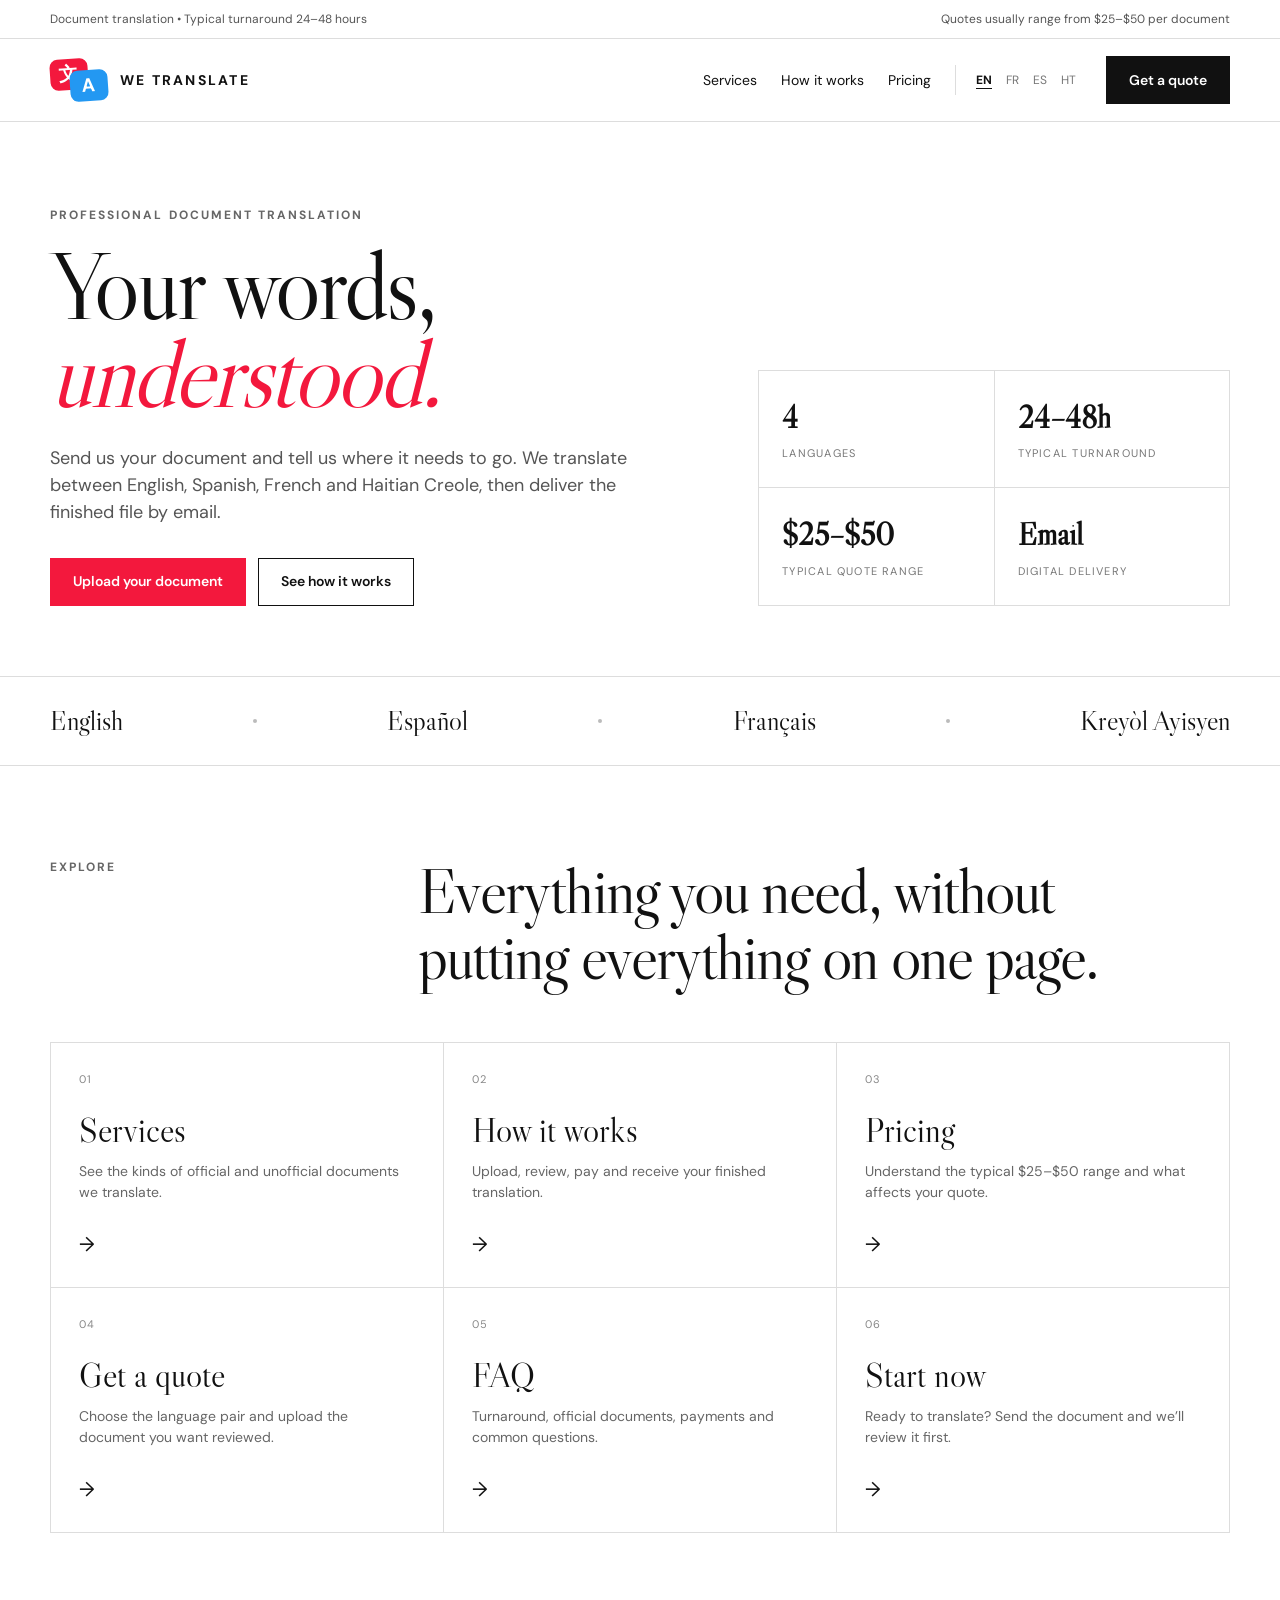
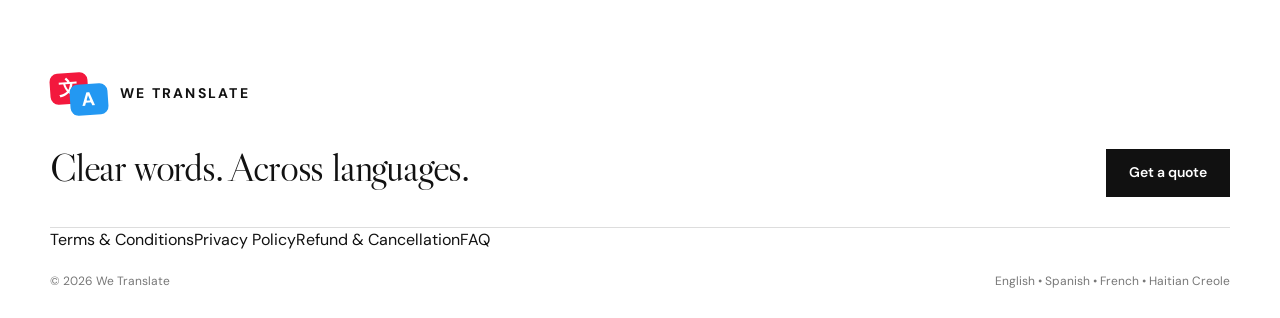
==== commit b33fffed: "Add legal policy links" ====
--- a/index.html
+++ b/index.html
@@ -10,4 +10,4 @@
 <a href="faq.html"><span class="n">05</span><div><h3>FAQ</h3><p>Turnaround, official documents, payments and common questions.</p></div><span class="go">→</span></a>
 <a href="quote.html"><span class="n">06</span><div><h3>Start now</h3><p>Ready to translate? Send the document and we’ll review it first.</p></div><span class="go">→</span></a>
 </div></div></section>
-</main><footer><div class="w"><div class="footTop"><div><a class="brand" href="index.html"><span class="mark"><span class="bb red">文</span><span class="bb blue">A</span></span><span>WE TRANSLATE</span></a><p class="footBig" data-t="foot">Clear words. Across languages.</p></div><a class="btn" href="quote.html" data-t="quote">Get a quote</a></div><div class="footBot"><span>© <span id="yr"></span> We Translate</span><span data-t="fl">English • Spanish • French • Haitian Creole</span></div></div></footer><script src="script.js"></script></body></html>+</main><footer><div class="w"><div class="footTop"><div><a class="brand" href="index.html"><span class="mark"><span class="bb red">文</span><span class="bb blue">A</span></span><span>WE TRANSLATE</span></a><p class="footBig" data-t="foot">Clear words. Across languages.</p></div><a class="btn" href="quote.html" data-t="quote">Get a quote</a></div><div class="legalLinks"><a href="terms.html">Terms &amp; Conditions</a><a href="privacy.html">Privacy Policy</a><a href="refunds.html">Refund &amp; Cancellation</a><a href="faq.html">FAQ</a></div><div class="footBot"><span>© <span id="yr"></span> We Translate</span><span data-t="fl">English • Spanish • French • Haitian Creole</span></div></div></footer><script src="script.js"></script></body></html>
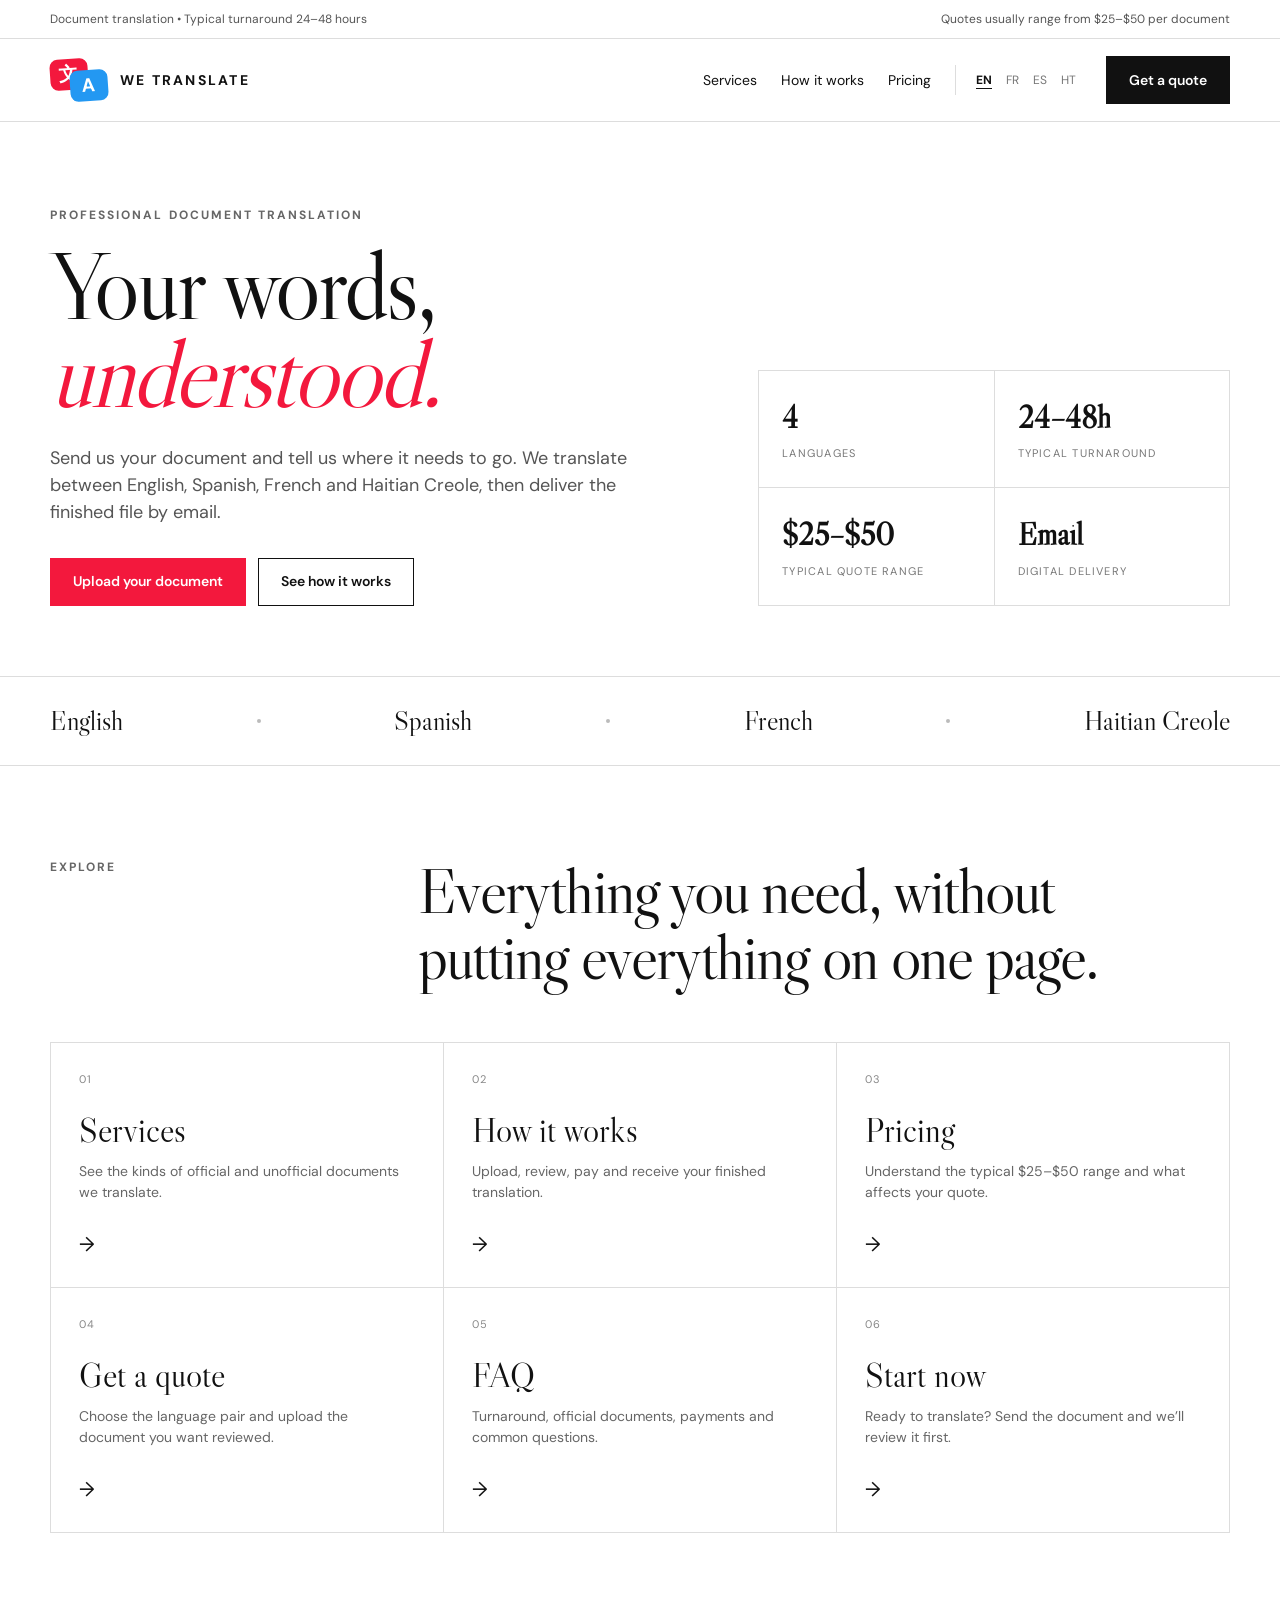
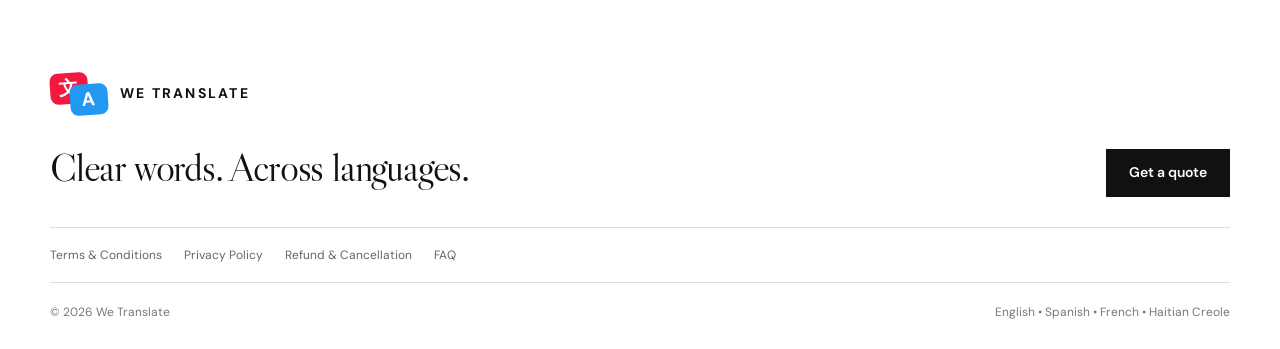
==== commit a8a6f98e: "Fully internationalize homepage" ====
--- a/index.html
+++ b/index.html
@@ -1,13 +1,13 @@
-<!doctype html><html lang="en"><head><meta charset="utf-8"><meta name="viewport" content="width=device-width,initial-scale=1"><meta name="description" content="Professional document translation in English, Spanish, French and Haitian Creole."><title>We Translate — Document Translation</title><link rel="preconnect" href="https://fonts.googleapis.com"><link rel="preconnect" href="https://fonts.gstatic.com" crossorigin><link href="https://fonts.googleapis.com/css2?family=DM+Sans:wght@400;500;600;700&family=Libre+Caslon+Display&display=swap" rel="stylesheet"><link rel="stylesheet" href="styles.css"></head><body><div class="top"><div class="w"><span data-t="top">Document translation • Typical turnaround 24–48 hours</span><span data-t="range">Quotes usually range from $25–$50 per document</span></div></div><header><nav class="w"><a class="brand" href="index.html"><span class="mark"><span class="bb red">文</span><span class="bb blue">A</span></span><span>WE TRANSLATE</span></a><div class="links"><a  href="services.html" data-t="serv">Services</a><a  href="process.html" data-t="how">How it works</a><a  href="pricing.html" data-t="pricing">Pricing</a><div class="langs"><button class="on" data-lang="en">EN</button><button data-lang="fr">FR</button><button data-lang="es">ES</button><button data-lang="ht">HT</button></div><a class="btn" href="quote.html" data-t="quote">Get a quote</a></div></nav></header>
+<!doctype html><html lang="en"><head><meta charset="utf-8"><meta name="viewport" content="width=device-width,initial-scale=1"><meta name="description" data-content="metaHomeDesc" content="Professional document translation in English, Spanish, French and Haitian Creole."><title data-t="metaHomeTitle">We Translate — Document Translation</title><link rel="preconnect" href="https://fonts.googleapis.com"><link rel="preconnect" href="https://fonts.gstatic.com" crossorigin><link href="https://fonts.googleapis.com/css2?family=DM+Sans:wght@400;500;600;700&family=Libre+Caslon+Display&display=swap" rel="stylesheet"><link rel="stylesheet" href="styles.css"></head><body data-page="home"><div class="top"><div class="w"><span data-t="top">Document translation • Typical turnaround 24–48 hours</span><span data-t="range">Quotes usually range from $25–$50 per document</span></div></div><header><nav class="w"><a class="brand" href="index.html"><span class="mark"><span class="bb red">文</span><span class="bb blue">A</span></span><span>WE TRANSLATE</span></a><div class="links"><a  href="services.html" data-t="serv">Services</a><a  href="process.html" data-t="how">How it works</a><a  href="pricing.html" data-t="pricing">Pricing</a><div class="langs"><button class="on" data-lang="en">EN</button><button data-lang="fr">FR</button><button data-lang="es">ES</button><button data-lang="ht">HT</button></div><a class="btn" href="quote.html" data-t="quote">Get a quote</a></div></nav></header>
 <main>
-<section class="hero"><div class="w heroGrid"><div><div class="ey" data-t="ey">Professional document translation</div><h1 data-h="title">Your words,<br><em>understood.</em></h1><p data-t="hero">Send us your document and tell us where it needs to go. We translate between English, Spanish, French and Haitian Creole, then deliver the finished file by email.</p><div class="acts"><a href="quote.html" class="btn redbtn" data-t="upload">Upload your document</a><a href="process.html" class="btn out" data-t="see">See how it works</a></div></div><div class="stats"><div><b>4</b><span data-t="langs">Languages</span></div><div><b>24–48h</b><span data-t="turn">Typical turnaround</span></div><div><b>$25–$50</b><span data-t="range2">Typical quote range</span></div><div><b>Email</b><span data-t="delivery">Digital delivery</span></div></div></div></section>
-<div class="langrow"><div class="w"><span>English</span><i class="dot"></i><span>Español</span><i class="dot"></i><span>Français</span><i class="dot"></i><span>Kreyòl Ayisyen</span></div></div>
-<section><div class="w"><div class="head"><div class="ey">Explore</div><h2>Everything you need, without putting everything on one page.</h2></div><div class="homeNav">
-<a href="services.html"><span class="n">01</span><div><h3>Services</h3><p>See the kinds of official and unofficial documents we translate.</p></div><span class="go">→</span></a>
-<a href="process.html"><span class="n">02</span><div><h3>How it works</h3><p>Upload, review, pay and receive your finished translation.</p></div><span class="go">→</span></a>
-<a href="pricing.html"><span class="n">03</span><div><h3>Pricing</h3><p>Understand the typical $25–$50 range and what affects your quote.</p></div><span class="go">→</span></a>
-<a href="quote.html"><span class="n">04</span><div><h3>Get a quote</h3><p>Choose the language pair and upload the document you want reviewed.</p></div><span class="go">→</span></a>
-<a href="faq.html"><span class="n">05</span><div><h3>FAQ</h3><p>Turnaround, official documents, payments and common questions.</p></div><span class="go">→</span></a>
-<a href="quote.html"><span class="n">06</span><div><h3>Start now</h3><p>Ready to translate? Send the document and we’ll review it first.</p></div><span class="go">→</span></a>
+<section class="hero"><div class="w heroGrid"><div><div class="ey" data-t="ey">Professional document translation</div><h1 data-h="title">Your words,<br><em>understood.</em></h1><p data-t="hero">Send us your document and tell us where it needs to go. We translate between English, Spanish, French and Haitian Creole, then deliver the finished file by email.</p><div class="acts"><a href="quote.html" class="btn redbtn" data-t="upload">Upload your document</a><a href="process.html" class="btn out" data-t="see">See how it works</a></div></div><div class="stats"><div><b>4</b><span data-t="langs">Languages</span></div><div><b>24–48h</b><span data-t="turn">Typical turnaround</span></div><div><b>$25–$50</b><span data-t="range2">Typical quote range</span></div><div><b data-t="emailWord">Email</b><span data-t="delivery">Digital delivery</span></div></div></div></section>
+<div class="langrow"><div class="w"><span data-t="langEnglish">English</span><i class="dot"></i><span data-t="langSpanish">Spanish</span><i class="dot"></i><span data-t="langFrench">French</span><i class="dot"></i><span data-t="langCreole">Haitian Creole</span></div></div>
+<section><div class="w"><div class="head"><div class="ey" data-t="explore">Explore</div><h2 data-t="exploreTitle">Everything you need, without putting everything on one page.</h2></div><div class="homeNav">
+<a href="services.html"><span class="n">01</span><div><h3 data-t="homeServices">Services</h3><p data-t="homeServicesP">See the kinds of official and unofficial documents we translate.</p></div><span class="go">→</span></a>
+<a href="process.html"><span class="n">02</span><div><h3 data-t="homeHow">How it works</h3><p data-t="homeHowP">Upload, review, pay and receive your finished translation.</p></div><span class="go">→</span></a>
+<a href="pricing.html"><span class="n">03</span><div><h3 data-t="homePricing">Pricing</h3><p data-t="homePricingP">Understand the typical $25–$50 range and what affects your quote.</p></div><span class="go">→</span></a>
+<a href="quote.html"><span class="n">04</span><div><h3 data-t="homeQuote">Get a quote</h3><p data-t="homeQuoteP">Choose the language pair and upload the document you want reviewed.</p></div><span class="go">→</span></a>
+<a href="faq.html"><span class="n">05</span><div><h3 data-t="homeFaq">FAQ</h3><p data-t="homeFaqP">Turnaround, official documents, payments and common questions.</p></div><span class="go">→</span></a>
+<a href="quote.html"><span class="n">06</span><div><h3 data-t="homeStart">Start now</h3><p data-t="homeStartP">Ready to translate? Send the document and we’ll review it first.</p></div><span class="go">→</span></a>
 </div></div></section>
-</main><footer><div class="w"><div class="footTop"><div><a class="brand" href="index.html"><span class="mark"><span class="bb red">文</span><span class="bb blue">A</span></span><span>WE TRANSLATE</span></a><p class="footBig" data-t="foot">Clear words. Across languages.</p></div><a class="btn" href="quote.html" data-t="quote">Get a quote</a></div><div class="legalLinks"><a href="terms.html">Terms &amp; Conditions</a><a href="privacy.html">Privacy Policy</a><a href="refunds.html">Refund &amp; Cancellation</a><a href="faq.html">FAQ</a></div><div class="footBot"><span>© <span id="yr"></span> We Translate</span><span data-t="fl">English • Spanish • French • Haitian Creole</span></div></div></footer><script src="script.js"></script></body></html>+</main><footer><div class="w"><div class="footTop"><div><a class="brand" href="index.html"><span class="mark"><span class="bb red">文</span><span class="bb blue">A</span></span><span>WE TRANSLATE</span></a><p class="footBig" data-t="foot">Clear words. Across languages.</p></div><a class="btn" href="quote.html" data-t="quote">Get a quote</a></div><div class="legalLinks"><a href="terms.html" data-t="termsLink">Terms &amp; Conditions</a><a href="privacy.html" data-t="privacyLink">Privacy Policy</a><a href="refunds.html" data-t="refundLink">Refund &amp; Cancellation</a><a href="faq.html" data-t="faqLink">FAQ</a></div><div class="footBot"><span>© <span id="yr"></span> We Translate</span><span data-t="fl">English • Spanish • French • Haitian Creole</span></div></div></footer><script src="script.js"></script></body></html>
--- a/styles.css
+++ b/styles.css
@@ -31,3 +31,19 @@
 .links a.current{font-weight:700;text-decoration:underline;text-underline-offset:6px}
 .pageOnly{padding-top:72px}
 @media(max-width:900px){.homeNav{grid-template-columns:1fr}}
+
+.legalLinks{display:flex;gap:22px;flex-wrap:wrap;padding:18px 0;border-bottom:1px solid var(--l);font-size:12px}
+.legalLinks a{color:#666}.legalLinks a:hover{color:#111;text-decoration:underline;text-underline-offset:3px}
+.legalPage{padding:72px 0 96px}
+.legalWrap{max-width:880px}
+.legalPage h1{font-family:"Libre Caslon Display",Georgia,serif;font-weight:400;letter-spacing:-.03em;font-size:clamp(48px,6vw,76px);line-height:1;margin:14px 0 14px}
+.policyMeta{color:#777;font-size:13px;margin-bottom:46px}
+.legalBody{font-size:15px;color:#333}
+.legalBody h2{font-size:22px;margin:38px 0 10px}
+.legalBody p,.legalBody li{color:#555}
+.legalBody ul{padding-left:20px}
+.legalBody a{text-decoration:underline;text-underline-offset:3px}
+.policyCallout{border-left:3px solid var(--b);padding:14px 18px;background:#f6f6f3;margin:26px 0;color:#444}
+.checkrow{display:flex;align-items:flex-start;gap:10px;margin:18px 0 22px;font-size:13px;text-transform:none;letter-spacing:0;font-weight:400;color:#555}
+.checkrow input{width:auto;margin-top:3px}
+.checkrow a{text-decoration:underline;text-underline-offset:2px;color:#111}
